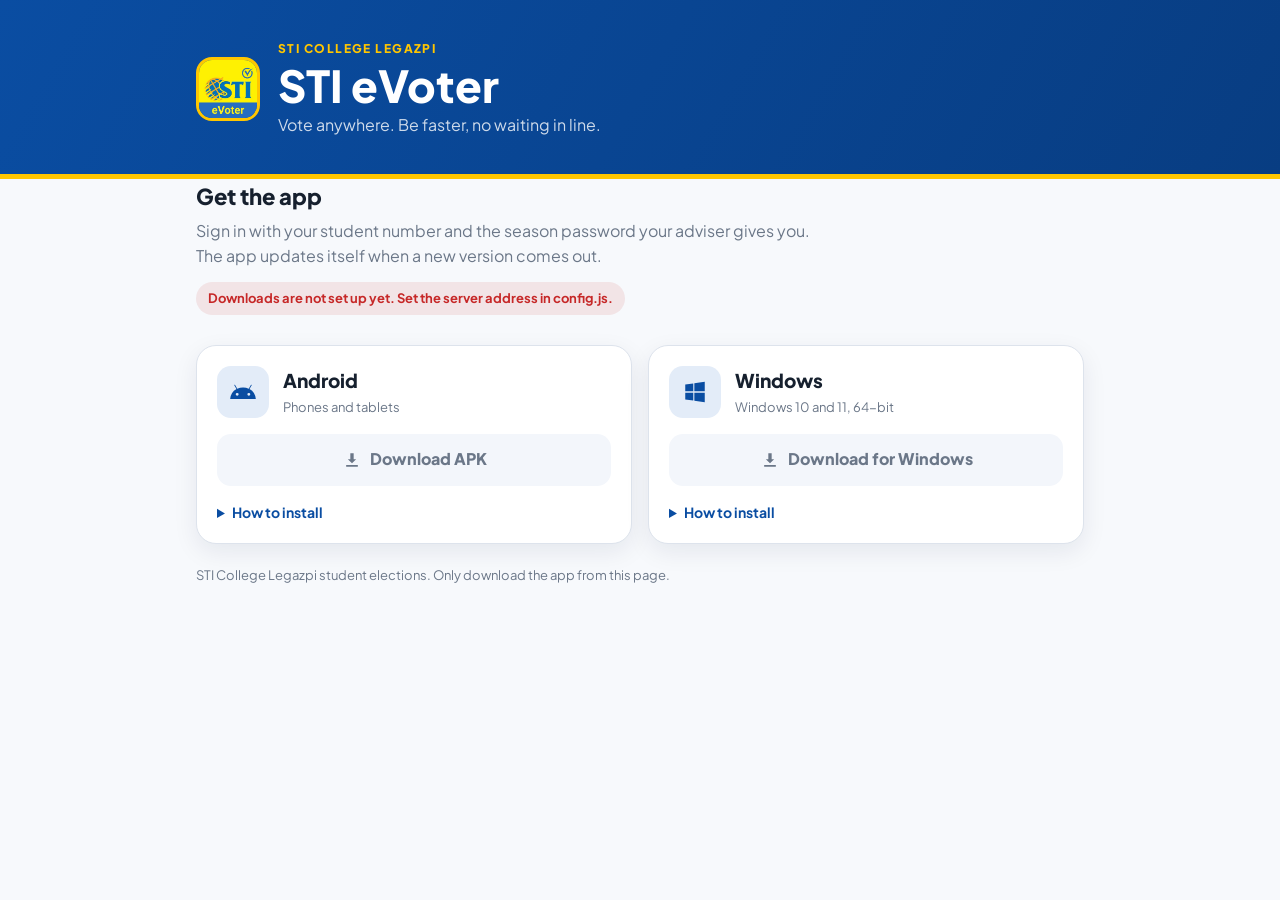
==== download-site/index.html @ dd93afd0 "Add Netlify download page - download-site/: static page that shows the latest Android and Windows bu" ====
<!doctype html>
<html lang="en">
<head>
  <meta charset="utf-8">
  <meta name="viewport" content="width=device-width, initial-scale=1">
  <title>STI eVoter Download</title>
  <meta name="description" content="Download the STI Legazpi eVoter app for Android and Windows.">
  <meta name="theme-color" content="#0A4DA2">
  <link rel="icon" href="logo.jpg">
  <link rel="preconnect" href="https://fonts.googleapis.com">
  <link rel="preconnect" href="https://fonts.gstatic.com" crossorigin>
  <link href="https://fonts.googleapis.com/css2?family=Plus+Jakarta+Sans:wght@400;600;700;800&display=swap" rel="stylesheet">
  <link rel="stylesheet" href="styles.css">
  <script src="config.js"></script>
  <script src="app.js" defer></script>
</head>
<body>
  <header class="hero">
    <div class="wrap hero-inner">
      <img class="logo" src="logo.jpg" alt="" width="64" height="64">
      <div>
        <p class="eyebrow">STI College Legazpi</p>
        <h1>STI eVoter</h1>
        <p class="tagline">Vote anywhere. Be faster, no waiting in line.</p>
      </div>
    </div>
    <div class="accent"></div>
  </header>

  <main class="wrap">
    <section class="intro reveal">
      <h2>Get the app</h2>
      <p>Sign in with your student number and the season password your adviser gives you. The app updates itself when a new version comes out.</p>
      <p class="status" id="status" role="status">Checking the latest version...</p>
    </section>

    <section class="cards">
      <article class="card reveal" id="card-android" data-platform="android">
        <div class="card-head">
          <span class="icon" aria-hidden="true">
            <svg viewBox="0 0 24 24" width="28" height="28"><path fill="currentColor" d="M17.6 9.48l1.84-3.18a.39.39 0 00-.68-.39l-1.86 3.22A11.4 11.4 0 0012 8.1c-1.77 0-3.4.37-4.9 1.03L5.24 5.91a.39.39 0 00-.68.39L6.4 9.48A10.8 10.8 0 001 18h22a10.8 10.8 0 00-5.4-8.52zM7 15.25a1.25 1.25 0 110-2.5 1.25 1.25 0 010 2.5zm10 0a1.25 1.25 0 110-2.5 1.25 1.25 0 010 2.5z"/></svg>
          </span>
          <div>
            <h3>Android</h3>
            <p class="meta" data-field="meta">Phones and tablets</p>
          </div>
          <span class="badge" data-field="badge" hidden>Recommended for you</span>
        </div>
        <a class="btn" data-field="button" href="#" aria-disabled="true">
          <svg viewBox="0 0 24 24" width="20" height="20" aria-hidden="true"><path fill="currentColor" d="M12 16l-5-5h3V4h4v7h3l-5 5zm-7 2h14v2H5v-2z"/></svg>
          <span>Download APK</span>
        </a>
        <details class="how">
          <summary>How to install</summary>
          <ol>
            <li>Tap <b>Download APK</b> and open the file when it finishes.</li>
            <li>If Android asks, allow your browser or Files app to <b>install unknown apps</b>.</li>
            <li>Tap <b>Install</b>, then open <b>STI eVoter</b>.</li>
          </ol>
        </details>
      </article>

      <article class="card reveal" id="card-windows" data-platform="windows">
        <div class="card-head">
          <span class="icon" aria-hidden="true">
            <svg viewBox="0 0 24 24" width="26" height="26"><path fill="currentColor" d="M3 5.1l7.4-1v7.2H3V5.1zm8.4-1.15L21 2.5v8.8h-9.6V3.95zM3 12.7h7.4v7.2L3 18.9v-6.2zm8.4 0H21v8.8l-9.6-1.35V12.7z"/></svg>
          </span>
          <div>
            <h3>Windows</h3>
            <p class="meta" data-field="meta">Windows 10 and 11, 64-bit</p>
          </div>
          <span class="badge" data-field="badge" hidden>Recommended for you</span>
        </div>
        <a class="btn" data-field="button" href="#" aria-disabled="true">
          <svg viewBox="0 0 24 24" width="20" height="20" aria-hidden="true"><path fill="currentColor" d="M12 16l-5-5h3V4h4v7h3l-5 5zm-7 2h14v2H5v-2z"/></svg>
          <span>Download for Windows</span>
        </a>
        <details class="how">
          <summary>How to install</summary>
          <ol>
            <li>Download the .zip and <b>Extract all</b> to a folder, for example Documents\STI eVoter.</li>
            <li>Open <b>sti_legazpi_evoter.exe</b>.</li>
            <li>If Windows SmartScreen appears, choose <b>More info &gt; Run anyway</b>.</li>
          </ol>
        </details>
      </article>
    </section>

    <section class="notes reveal" id="notes" hidden>
      <h2>What's new</h2>
      <p id="notes-text"></p>
    </section>
  </main>

  <footer class="wrap footer">
    <p>STI College Legazpi student elections. Only download the app from this page.</p>
  </footer>
</body>
</html>
---- download-site/styles.css ----
:root {
  --blue: #0a4da2;
  --blue-deep: #083d82;
  --yellow: #ffc600;
  --on-yellow: #1f1a00;
  --paper: #f7f9fc;
  --surface: #ffffff;
  --surface2: #f3f6fb;
  --tint: #e3ecf8;
  --ink: #16202e;
  --muted: #6b7788;
  --line: #dde3ec;
  --ok: #1e8e5a;
  --danger: #c62828;
  --shadow: 0 8px 24px rgba(11, 31, 58, 0.08);
}

@media (prefers-color-scheme: dark) {
  :root {
    --blue: #4a8bef;
    --blue-deep: #1f4f94;
    --paper: #121418;
    --surface: #1b1e24;
    --surface2: #23272e;
    --tint: #1c2b42;
    --ink: #e7eaee;
    --muted: #9aa4b1;
    --line: #2e333b;
    --ok: #45c287;
    --danger: #ff8a80;
    --shadow: 0 8px 24px rgba(0, 0, 0, 0.35);
  }
}

* { box-sizing: border-box; }

html { -webkit-text-size-adjust: 100%; }

body {
  margin: 0;
  background: var(--paper);
  color: var(--ink);
  font-family: "Plus Jakarta Sans", system-ui, -apple-system, "Segoe UI", Roboto, sans-serif;
  line-height: 1.55;
}

.wrap {
  width: 100%;
  max-width: 920px;
  margin: 0 auto;
  padding: 0 16px;
}

.hero {
  background: linear-gradient(120deg, var(--blue), var(--blue-deep));
  color: #fff;
}

.hero-inner {
  display: flex;
  align-items: center;
  gap: 18px;
  padding-top: 40px;
  padding-bottom: 36px;
}

.logo {
  width: 64px;
  height: 64px;
  border-radius: 16px;
  border: 3px solid var(--yellow);
  background: #fff;
  object-fit: cover;
  flex: none;
}

.eyebrow {
  margin: 0;
  color: var(--yellow);
  font-size: 12px;
  font-weight: 800;
  letter-spacing: 0.12em;
  text-transform: uppercase;
}

h1 {
  margin: 2px 0 4px;
  font-size: clamp(30px, 6vw, 44px);
  line-height: 1.1;
  font-weight: 800;
}

.tagline { margin: 0; color: rgba(255, 255, 255, 0.8); }

.accent { height: 5px; background: var(--yellow); }

main { padding-top: 32px; padding-bottom: 16px; }

h2 { margin: 0 0 6px; font-size: 22px; font-weight: 800; }

.intro p { margin: 0 0 8px; color: var(--muted); max-width: 640px; }

.status {
  display: inline-flex;
  align-items: center;
  gap: 8px;
  margin-top: 6px !important;
  padding: 6px 12px;
  border-radius: 999px;
  background: var(--tint);
  color: var(--blue) !important;
  font-size: 13px;
  font-weight: 700;
}

.status.error { background: rgba(198, 40, 40, 0.1); color: var(--danger) !important; }

.cards {
  display: grid;
  grid-template-columns: repeat(auto-fit, minmax(min(100%, 340px), 1fr));
  gap: 16px;
  margin-top: 22px;
}

.card {
  background: var(--surface);
  border: 1px solid var(--line);
  border-radius: 20px;
  padding: 20px;
  box-shadow: var(--shadow);
  display: flex;
  flex-direction: column;
  gap: 16px;
  transition: transform 160ms ease, border-color 160ms ease;
}

.card:hover { transform: translateY(-2px); }

.card.recommended { border: 2px solid var(--blue); }

.card-head { display: flex; align-items: center; gap: 14px; flex-wrap: wrap; }

.card-head > div { flex: 1; min-width: 0; }

.icon {
  width: 52px;
  height: 52px;
  border-radius: 14px;
  display: grid;
  place-items: center;
  background: var(--tint);
  color: var(--blue);
  flex: none;
}

h3 { margin: 0; font-size: 19px; font-weight: 800; }

.meta { margin: 2px 0 0; color: var(--muted); font-size: 13px; }

.badge {
  padding: 4px 10px;
  border-radius: 999px;
  background: var(--yellow);
  color: var(--on-yellow);
  font-size: 11px;
  font-weight: 800;
}

.btn {
  display: inline-flex;
  align-items: center;
  justify-content: center;
  gap: 8px;
  min-height: 52px;
  padding: 0 20px;
  border-radius: 14px;
  background: var(--blue);
  color: #fff;
  font-weight: 800;
  text-decoration: none;
  transition: transform 120ms ease, filter 120ms ease;
}

.card.recommended .btn { background: var(--yellow); color: var(--on-yellow); }

.btn:hover { filter: brightness(1.06); }
.btn:active { transform: scale(0.98); }
.btn:focus-visible, summary:focus-visible { outline: 3px solid var(--yellow); outline-offset: 2px; }

.btn[aria-disabled="true"] {
  pointer-events: none;
  background: var(--surface2) !important;
  color: var(--muted) !important;
}

.how summary {
  cursor: pointer;
  color: var(--blue);
  font-weight: 700;
  font-size: 14px;
}

.how ol { margin: 10px 0 0; padding-left: 20px; color: var(--muted); font-size: 14px; }
.how li { margin-bottom: 4px; }
.how b { color: var(--ink); }

.notes {
  margin-top: 24px;
  padding: 20px;
  border-radius: 20px;
  background: var(--surface2);
  border: 1px solid var(--line);
}

.notes p { margin: 0; white-space: pre-line; }

.footer {
  padding-top: 8px;
  padding-bottom: 40px;
  color: var(--muted);
  font-size: 13px;
}

.reveal { animation: rise 520ms cubic-bezier(0.2, 0.8, 0.2, 1) both; }
.cards .reveal:nth-child(2) { animation-delay: 80ms; }
.notes.reveal { animation-delay: 140ms; }

@keyframes rise {
  from { opacity: 0; transform: translateY(14px); }
  to { opacity: 1; transform: none; }
}

@media (prefers-reduced-motion: reduce) {
  .reveal { animation: none; }
  .card, .btn { transition: none; }
}

@media (max-width: 480px) {
  .hero-inner { padding-top: 28px; padding-bottom: 26px; gap: 14px; }
  .logo { width: 54px; height: 54px; }
}
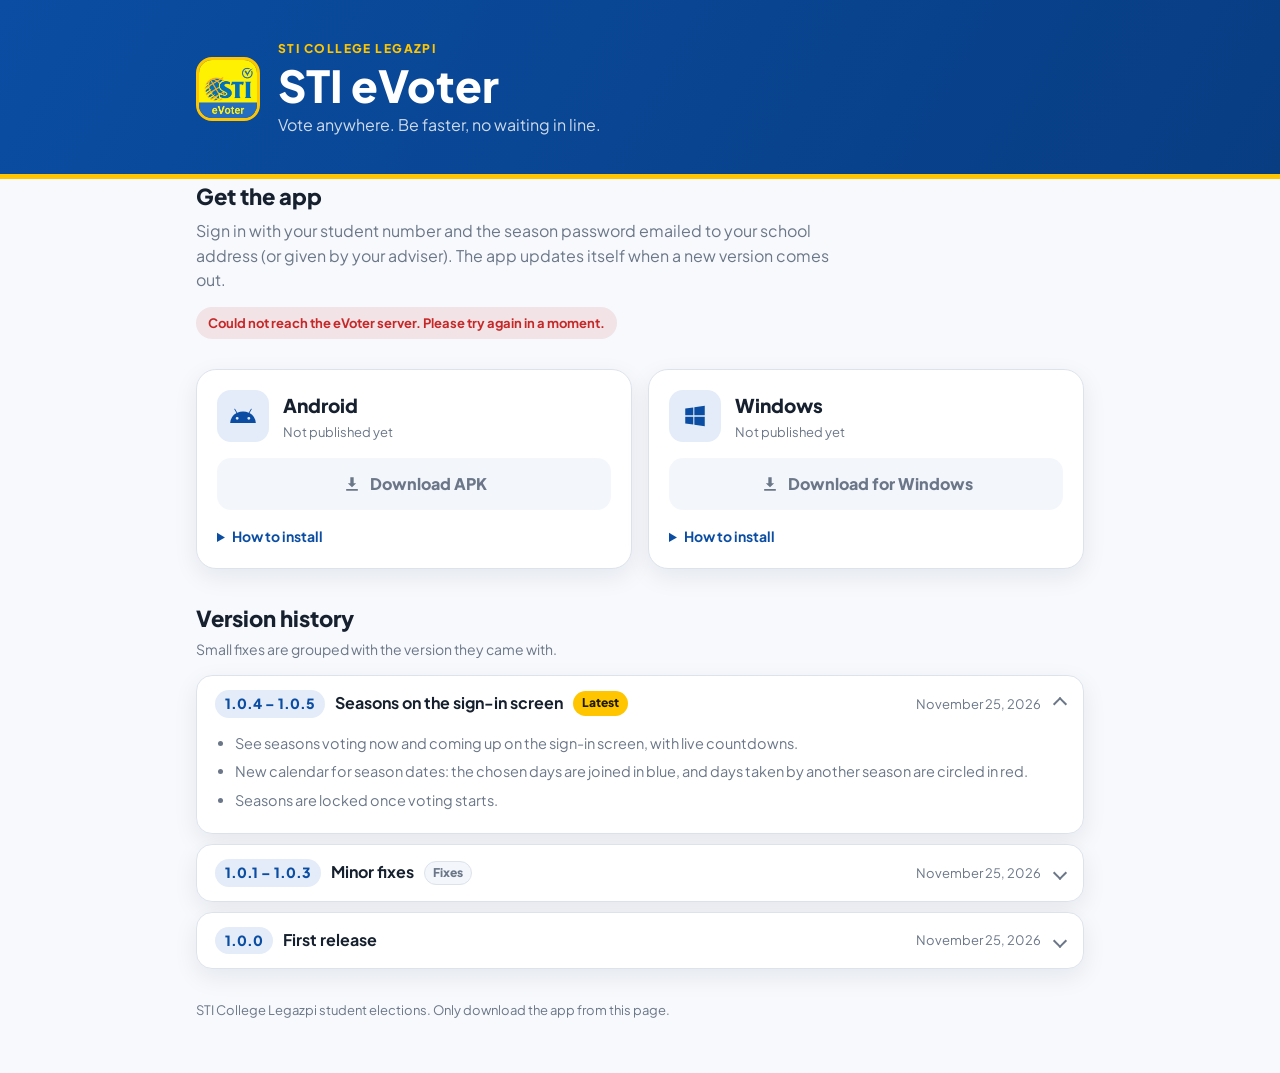
==== commit da4319b8: "Document the app with its update history; add version history to the download page Co-Authored-By: C" ====
--- a/download-site/index.html
+++ b/download-site/index.html
@@ -13,6 +13,7 @@
   <link rel="stylesheet" href="styles.css">
   <script src="config.js"></script>
   <script src="app.js" defer></script>
+  <script src="history.js" defer></script>
 </head>
 <body>
   <header class="hero">
@@ -30,7 +31,7 @@
   <main class="wrap">
     <section class="intro reveal">
       <h2>Get the app</h2>
-      <p>Sign in with your student number and the season password your adviser gives you. The app updates itself when a new version comes out.</p>
+      <p>Sign in with your student number and the season password emailed to your school address (or given by your adviser). The app updates itself when a new version comes out.</p>
       <p class="status" id="status" role="status">Checking the latest version...</p>
     </section>
 
@@ -90,6 +91,12 @@
       <h2>What's new</h2>
       <p id="notes-text"></p>
     </section>
+
+    <section class="history reveal" aria-labelledby="history-heading">
+      <h2 id="history-heading">Version history</h2>
+      <p class="history-lead">Small fixes are grouped with the version they came with.</p>
+      <div id="history-list"></div>
+    </section>
   </main>
 
   <footer class="wrap footer">
--- a/download-site/styles.css
+++ b/download-site/styles.css
@@ -214,6 +214,66 @@
 
 .notes p { margin: 0; white-space: pre-line; }
 
+.history { margin-top: 32px; }
+.history h2 { margin: 0 0 4px; }
+.history-lead { margin: 0 0 14px; color: var(--muted); font-size: 14px; }
+
+.release {
+  background: var(--surface);
+  border: 1px solid var(--line);
+  border-radius: 16px;
+  margin-bottom: 10px;
+  box-shadow: var(--shadow);
+  overflow: hidden;
+}
+
+.release summary {
+  display: flex;
+  flex-wrap: wrap;
+  align-items: center;
+  gap: 6px 10px;
+  padding: 14px 18px;
+  cursor: pointer;
+  list-style: none;
+}
+.release summary::-webkit-details-marker { display: none; }
+.release summary::after {
+  content: "";
+  width: 8px;
+  height: 8px;
+  margin-left: 4px;
+  border-right: 2px solid var(--muted);
+  border-bottom: 2px solid var(--muted);
+  transform: rotate(45deg);
+  transition: transform 160ms ease;
+}
+.release[open] summary::after { transform: rotate(225deg); }
+
+.release-version {
+  font-weight: 800;
+  color: var(--blue);
+  background: var(--tint);
+  padding: 3px 10px;
+  border-radius: 999px;
+  font-size: 14px;
+  white-space: nowrap;
+}
+.release-title { font-weight: 700; }
+.release-tag {
+  font-size: 12px;
+  font-weight: 800;
+  padding: 2px 8px;
+  border-radius: 999px;
+  background: var(--surface2);
+  color: var(--muted);
+  border: 1px solid var(--line);
+}
+.release-tag.latest { background: var(--yellow); color: var(--on-yellow); border-color: transparent; }
+.release-date { margin-left: auto; color: var(--muted); font-size: 13px; }
+
+.release ul { margin: 0; padding: 0 18px 16px 38px; color: var(--muted); font-size: 14.5px; }
+.release li { margin-bottom: 6px; }
+
 .footer {
   padding-top: 8px;
   padding-bottom: 40px;
@@ -224,6 +284,7 @@
 .reveal { animation: rise 520ms cubic-bezier(0.2, 0.8, 0.2, 1) both; }
 .cards .reveal:nth-child(2) { animation-delay: 80ms; }
 .notes.reveal { animation-delay: 140ms; }
+.history.reveal { animation-delay: 200ms; }
 
 @keyframes rise {
   from { opacity: 0; transform: translateY(14px); }
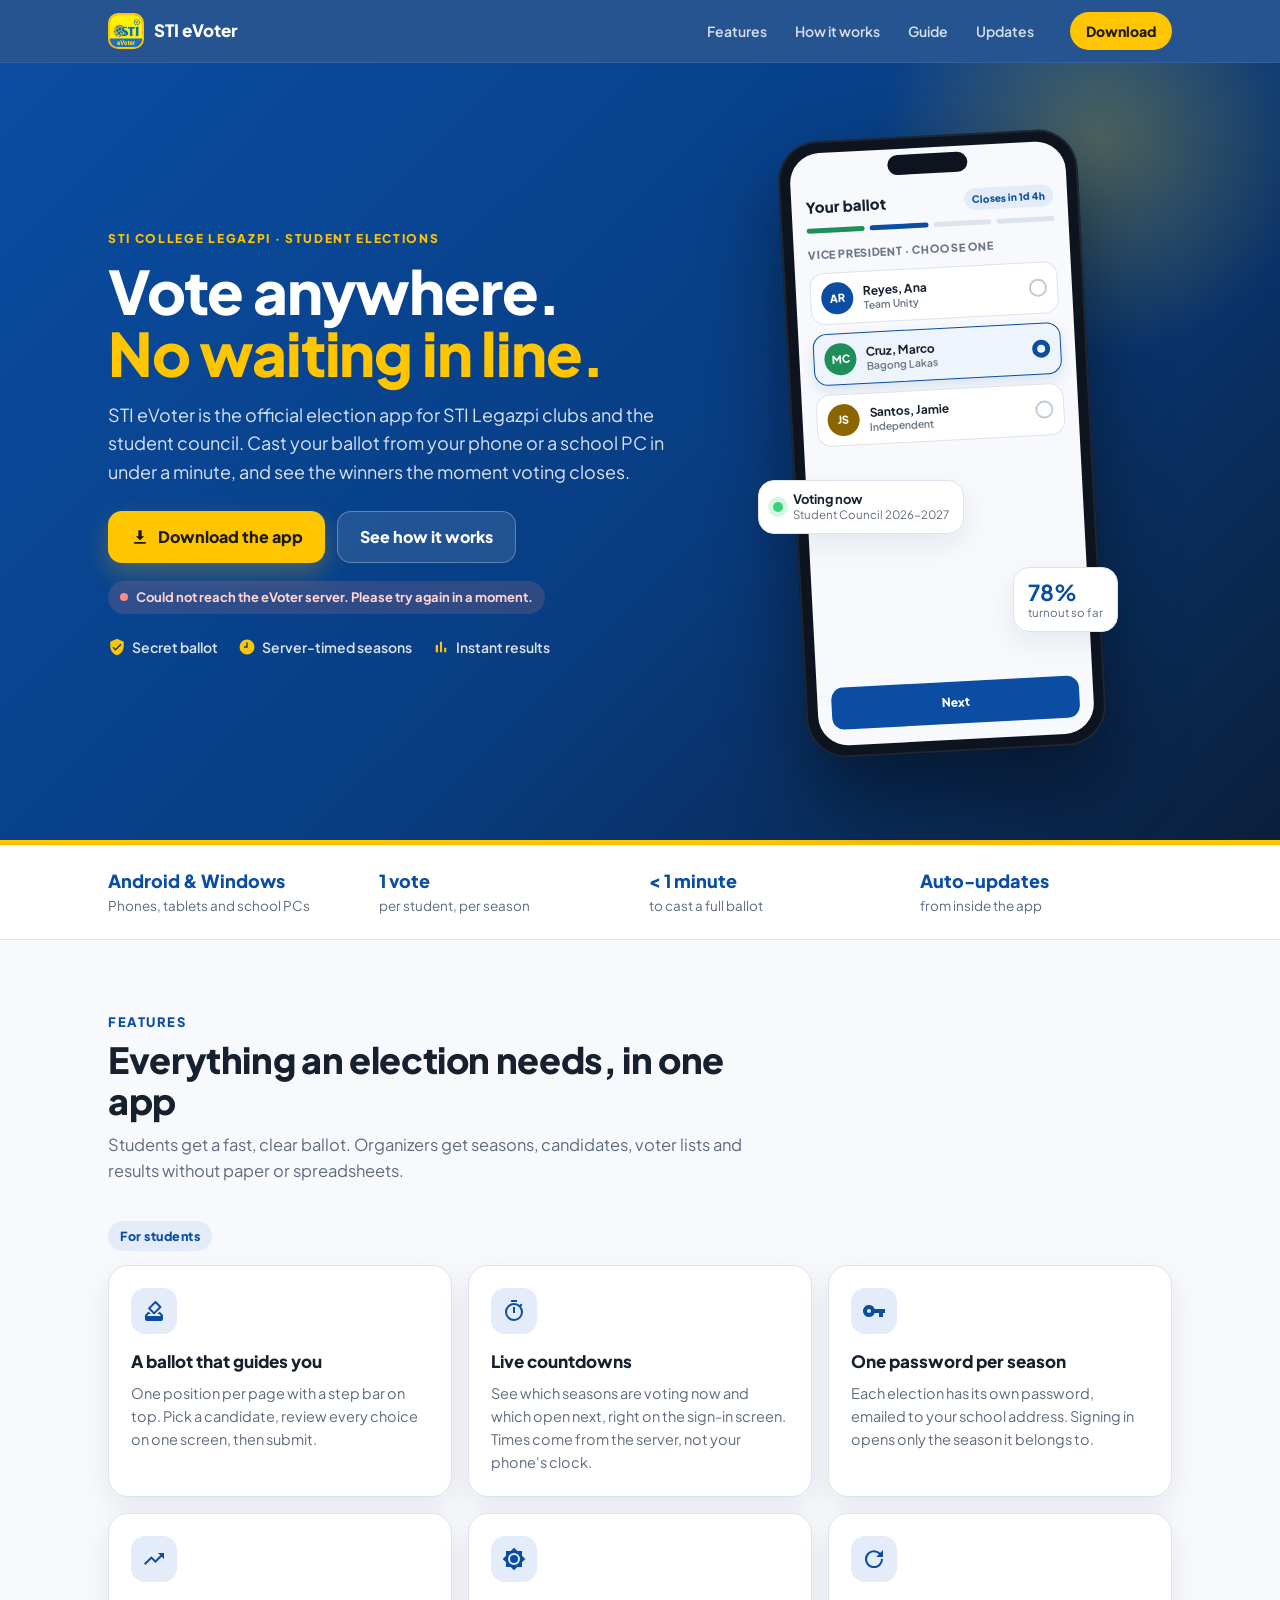
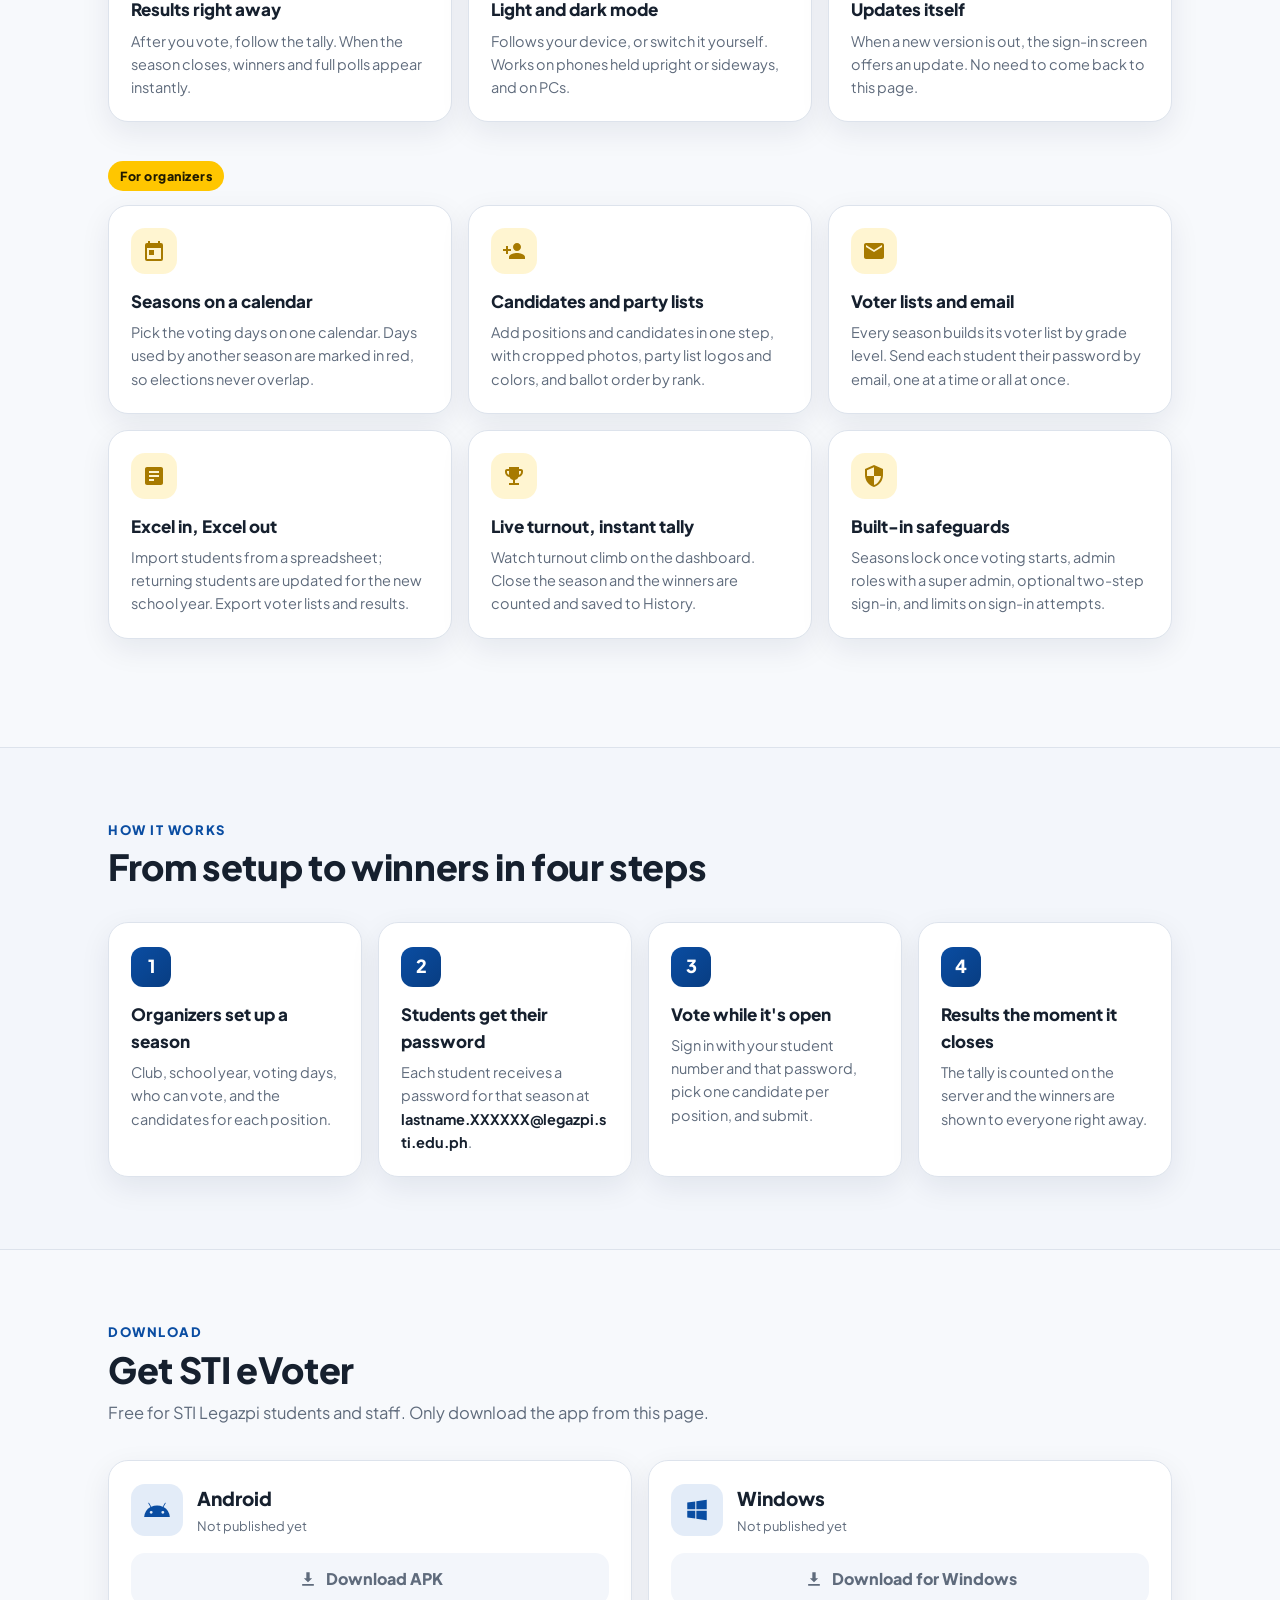
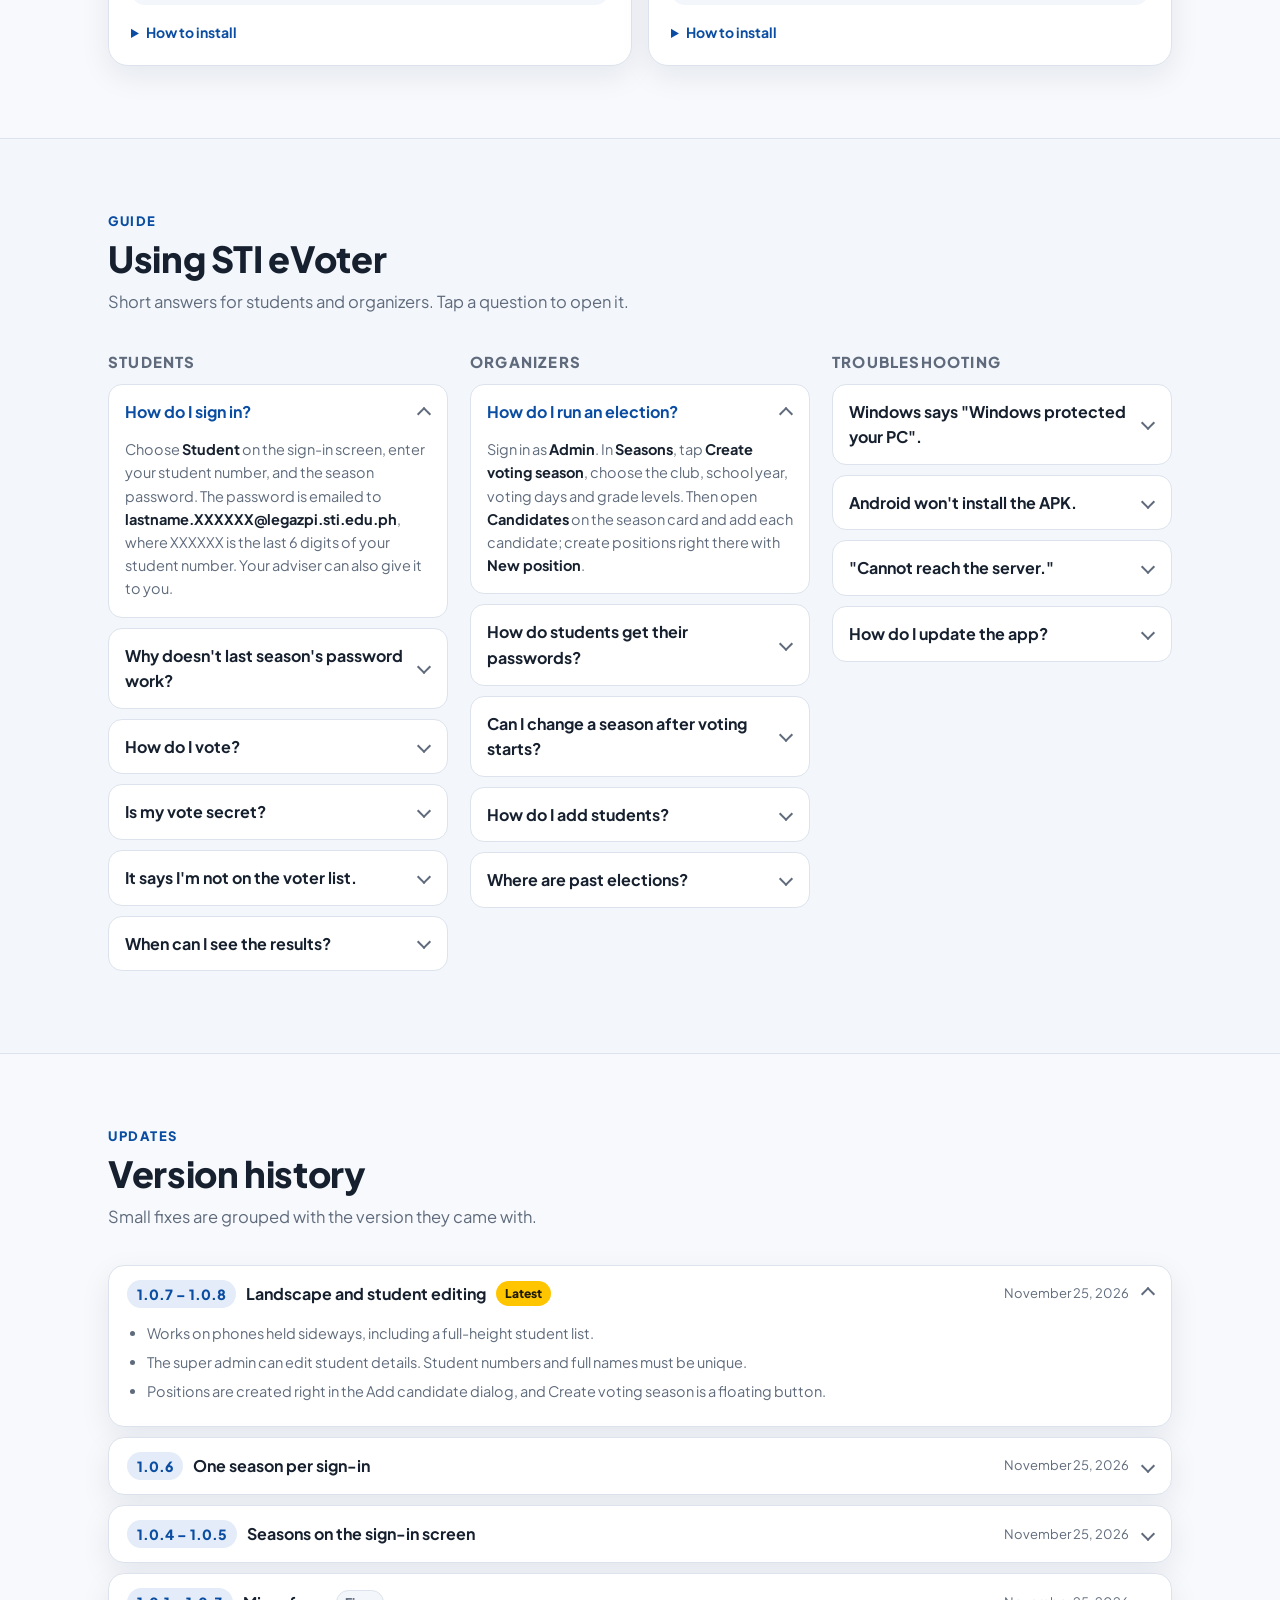
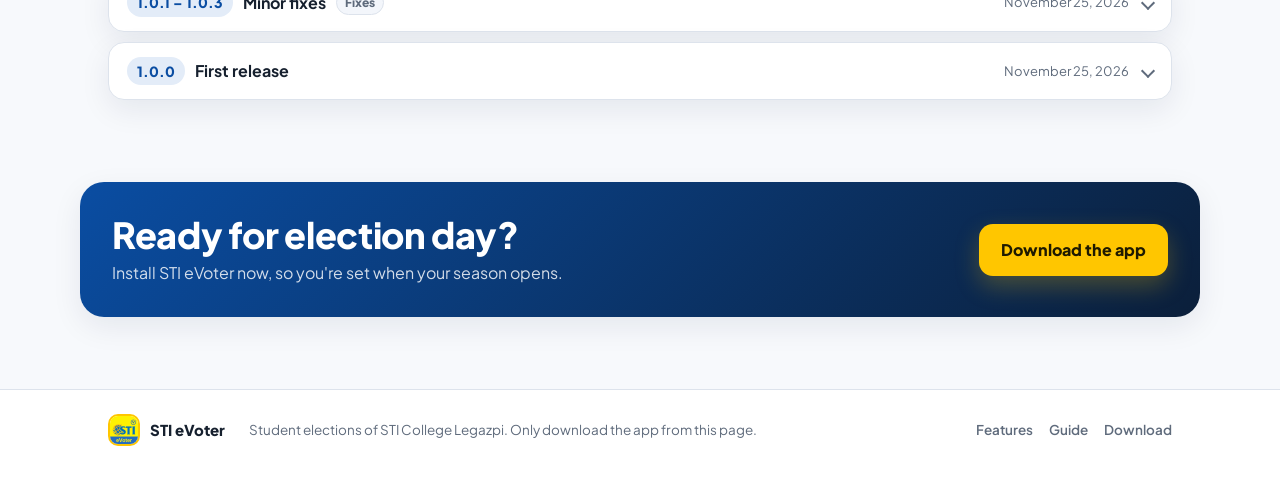
==== commit 8924f203: "Turn the download page into a landing page with features, guide and FAQ Co-Authored-By: Claude Opus " ====
--- a/download-site/index.html
+++ b/download-site/index.html
@@ -3,104 +3,408 @@
 <head>
   <meta charset="utf-8">
   <meta name="viewport" content="width=device-width, initial-scale=1">
-  <title>STI eVoter Download</title>
-  <meta name="description" content="Download the STI Legazpi eVoter app for Android and Windows.">
+  <title>STI eVoter</title>
+  <meta name="description" content="STI eVoter is the student election app of STI College Legazpi. Vote from your phone or a school PC, see live countdowns and get results the moment voting closes.">
   <meta name="theme-color" content="#0A4DA2">
+  <meta property="og:title" content="STI eVoter">
+  <meta property="og:description" content="Vote anywhere. Be faster, no waiting in line.">
+  <meta property="og:image" content="logo.jpg">
   <link rel="icon" href="logo.jpg">
   <link rel="preconnect" href="https://fonts.googleapis.com">
   <link rel="preconnect" href="https://fonts.gstatic.com" crossorigin>
-  <link href="https://fonts.googleapis.com/css2?family=Plus+Jakarta+Sans:wght@400;600;700;800&display=swap" rel="stylesheet">
+  <link href="https://fonts.googleapis.com/css2?family=Plus+Jakarta+Sans:wght@400;500;600;700;800&display=swap" rel="stylesheet">
   <link rel="stylesheet" href="styles.css">
   <script src="config.js"></script>
   <script src="app.js" defer></script>
   <script src="history.js" defer></script>
 </head>
 <body>
-  <header class="hero">
-    <div class="wrap hero-inner">
-      <img class="logo" src="logo.jpg" alt="" width="64" height="64">
-      <div>
-        <p class="eyebrow">STI College Legazpi</p>
-        <h1>STI eVoter</h1>
-        <p class="tagline">Vote anywhere. Be faster, no waiting in line.</p>
+  <a class="skip" href="#download">Skip to download</a>
+
+  <header class="topbar">
+    <div class="wrap topbar-inner">
+      <a class="brand" href="#top">
+        <img src="logo.jpg" alt="" width="36" height="36">
+        <span>STI eVoter</span>
+      </a>
+      <nav class="nav" aria-label="Sections">
+        <a href="#features">Features</a>
+        <a href="#how">How it works</a>
+        <a href="#docs">Guide</a>
+        <a href="#history">Updates</a>
+      </nav>
+      <a class="nav-cta" href="#download">Download</a>
+    </div>
+  </header>
+
+  <section class="hero" id="top">
+    <div class="hero-glow" aria-hidden="true"></div>
+    <div class="wrap hero-grid">
+      <div class="hero-copy reveal">
+        <p class="eyebrow">STI College Legazpi · Student elections</p>
+        <h1>Vote anywhere.<br><span>No waiting in line.</span></h1>
+        <p class="lead">STI eVoter is the official election app for STI Legazpi clubs and the student council. Cast your ballot from your phone or a school PC in under a minute, and see the winners the moment voting closes.</p>
+        <div class="hero-actions">
+          <a class="btn btn-yellow" id="hero-download" href="#download">
+            <svg viewBox="0 0 24 24" width="20" height="20" aria-hidden="true"><path fill="currentColor" d="M12 16l-5-5h3V4h4v7h3l-5 5zm-7 2h14v2H5v-2z"/></svg>
+            <span>Download the app</span>
+          </a>
+          <a class="btn btn-ghost" href="#how">See how it works</a>
+        </div>
+        <p class="status" id="status" role="status">Checking the latest version...</p>
+        <ul class="trust">
+          <li><svg viewBox="0 0 24 24" width="18" height="18" aria-hidden="true"><path fill="currentColor" d="M12 1L3 5v6c0 5.55 3.84 10.74 9 12 5.16-1.26 9-6.45 9-12V5l-9-4zm-2 16l-4-4 1.41-1.41L10 14.17l6.59-6.59L18 9l-8 8z"/></svg>Secret ballot</li>
+          <li><svg viewBox="0 0 24 24" width="18" height="18" aria-hidden="true"><path fill="currentColor" d="M12 2a10 10 0 100 20 10 10 0 000-20zm1 11h-5v-2h3V6h2v7z"/></svg>Server-timed seasons</li>
+          <li><svg viewBox="0 0 24 24" width="18" height="18" aria-hidden="true"><path fill="currentColor" d="M5 9.2h3V19H5zM10.6 5h2.8v14h-2.8zm5.6 8H19v6h-2.8z"/></svg>Instant results</li>
+        </ul>
+      </div>
+
+      <div class="phone-wrap reveal" aria-hidden="true">
+        <div class="phone">
+          <div class="phone-notch"></div>
+          <div class="screen">
+            <div class="s-bar">
+              <span class="s-title">Your ballot</span>
+              <span class="s-pill">Closes in 1d 4h</span>
+            </div>
+            <div class="s-steps"><i class="done"></i><i class="on"></i><i></i><i></i></div>
+            <p class="s-label">Vice President · choose one</p>
+            <div class="s-cand">
+              <span class="s-av" style="background:#0A4DA2">AR</span>
+              <span class="s-name">Reyes, Ana<small>Team Unity</small></span>
+              <span class="s-radio"></span>
+            </div>
+            <div class="s-cand picked">
+              <span class="s-av" style="background:#1E8E5A">MC</span>
+              <span class="s-name">Cruz, Marco<small>Bagong Lakas</small></span>
+              <span class="s-radio"></span>
+            </div>
+            <div class="s-cand">
+              <span class="s-av" style="background:#8A6500">JS</span>
+              <span class="s-name">Santos, Jamie<small>Independent</small></span>
+              <span class="s-radio"></span>
+            </div>
+            <div class="s-next">Next</div>
+          </div>
+        </div>
+        <div class="float-card fc-1">
+          <span class="dot"></span>
+          <div><b>Voting now</b><small>Student Council 2026-2027</small></div>
+        </div>
+        <div class="float-card fc-2">
+          <b>78%</b>
+          <small>turnout so far</small>
+        </div>
       </div>
     </div>
     <div class="accent"></div>
-  </header>
-
-  <main class="wrap">
-    <section class="intro reveal">
-      <h2>Get the app</h2>
-      <p>Sign in with your student number and the season password emailed to your school address (or given by your adviser). The app updates itself when a new version comes out.</p>
-      <p class="status" id="status" role="status">Checking the latest version...</p>
-    </section>
-
-    <section class="cards">
-      <article class="card reveal" id="card-android" data-platform="android">
-        <div class="card-head">
-          <span class="icon" aria-hidden="true">
-            <svg viewBox="0 0 24 24" width="28" height="28"><path fill="currentColor" d="M17.6 9.48l1.84-3.18a.39.39 0 00-.68-.39l-1.86 3.22A11.4 11.4 0 0012 8.1c-1.77 0-3.4.37-4.9 1.03L5.24 5.91a.39.39 0 00-.68.39L6.4 9.48A10.8 10.8 0 001 18h22a10.8 10.8 0 00-5.4-8.52zM7 15.25a1.25 1.25 0 110-2.5 1.25 1.25 0 010 2.5zm10 0a1.25 1.25 0 110-2.5 1.25 1.25 0 010 2.5z"/></svg>
-          </span>
-          <div>
-            <h3>Android</h3>
-            <p class="meta" data-field="meta">Phones and tablets</p>
+  </section>
+
+  <main>
+    <section class="strip">
+      <div class="wrap strip-grid">
+        <div><b>Android &amp; Windows</b><span>Phones, tablets and school PCs</span></div>
+        <div><b>1 vote</b><span>per student, per season</span></div>
+        <div><b>&lt; 1 minute</b><span>to cast a full ballot</span></div>
+        <div><b>Auto-updates</b><span>from inside the app</span></div>
+      </div>
+    </section>
+
+    <section class="section" id="features">
+      <div class="wrap">
+        <div class="section-head reveal">
+          <p class="kicker">Features</p>
+          <h2>Everything an election needs, in one app</h2>
+          <p class="sub">Students get a fast, clear ballot. Organizers get seasons, candidates, voter lists and results without paper or spreadsheets.</p>
+        </div>
+
+        <h3 class="group-title"><span class="chip">For students</span></h3>
+        <div class="features">
+          <article class="feature">
+            <span class="f-icon"><svg viewBox="0 0 24 24" width="24" height="24"><path fill="currentColor" d="M18 13h-.68l-2 2h1.91L19 17H5l1.78-2h2.05l-2-2H6l-3 3v4c0 1.1.89 2 1.99 2H19a2 2 0 002-2v-4l-3-3zm-1-5.05l-4.95 4.95-3.54-3.54 4.95-4.95L17 7.95zm-4.24-5.66L6.39 8.66a.996.996 0 000 1.41l4.95 4.95c.39.39 1.02.39 1.41 0l6.36-6.36a.996.996 0 000-1.41L14.16 2.3a.975.975 0 00-1.4-.01z"/></svg></span>
+            <h4>A ballot that guides you</h4>
+            <p>One position per page with a step bar on top. Pick a candidate, review every choice on one screen, then submit.</p>
+          </article>
+          <article class="feature">
+            <span class="f-icon"><svg viewBox="0 0 24 24" width="24" height="24"><path fill="currentColor" d="M15 1H9v2h6V1zm-4 13h2V8h-2v6zm8.03-6.61l1.42-1.42c-.43-.51-.9-.99-1.41-1.41l-1.42 1.42A8.96 8.96 0 0012 4a9 9 0 109 9c0-2.12-.74-4.07-1.97-5.61zM12 20a7 7 0 110-14 7 7 0 010 14z"/></svg></span>
+            <h4>Live countdowns</h4>
+            <p>See which seasons are voting now and which open next, right on the sign-in screen. Times come from the server, not your phone's clock.</p>
+          </article>
+          <article class="feature">
+            <span class="f-icon"><svg viewBox="0 0 24 24" width="24" height="24"><path fill="currentColor" d="M12.65 10A5.99 5.99 0 007 6c-3.31 0-6 2.69-6 6s2.69 6 6 6a5.99 5.99 0 005.65-4H17v4h4v-4h2v-4H12.65zM7 14c-1.1 0-2-.9-2-2s.9-2 2-2 2 .9 2 2-.9 2-2 2z"/></svg></span>
+            <h4>One password per season</h4>
+            <p>Each election has its own password, emailed to your school address. Signing in opens only the season it belongs to.</p>
+          </article>
+          <article class="feature">
+            <span class="f-icon"><svg viewBox="0 0 24 24" width="24" height="24"><path fill="currentColor" d="M16 6l2.29 2.29-4.88 4.88-4-4L2 16.59 3.41 18l6-6 4 4 6.3-6.29L22 12V6z"/></svg></span>
+            <h4>Results right away</h4>
+            <p>After you vote, follow the tally. When the season closes, winners and full polls appear instantly.</p>
+          </article>
+          <article class="feature">
+            <span class="f-icon"><svg viewBox="0 0 24 24" width="24" height="24"><path fill="currentColor" d="M20 8.69V4h-4.69L12 .69 8.69 4H4v4.69L.69 12 4 15.31V20h4.69L12 23.31 15.31 20H20v-4.69L23.31 12 20 8.69zM12 18a6 6 0 110-12 6 6 0 010 12zm0-10a4 4 0 100 8 4 4 0 000-8z"/></svg></span>
+            <h4>Light and dark mode</h4>
+            <p>Follows your device, or switch it yourself. Works on phones held upright or sideways, and on PCs.</p>
+          </article>
+          <article class="feature">
+            <span class="f-icon"><svg viewBox="0 0 24 24" width="24" height="24"><path fill="currentColor" d="M21 10.12h-6.78l2.74-2.82c-2.73-2.7-7.15-2.8-9.88-.1a6.88 6.88 0 000 9.8c2.73 2.7 7.15 2.7 9.88 0 1.36-1.35 2.04-2.92 2.04-4.9H21c0 1.98-.88 4.55-2.64 6.29-3.51 3.48-9.21 3.48-12.72 0-3.5-3.47-3.53-9.11-.02-12.58a8.987 8.987 0 0112.65 0L21 3v7.12z"/></svg></span>
+            <h4>Updates itself</h4>
+            <p>When a new version is out, the sign-in screen offers an update. No need to come back to this page.</p>
+          </article>
+        </div>
+
+        <h3 class="group-title"><span class="chip chip-yellow">For organizers</span></h3>
+        <div class="features">
+          <article class="feature">
+            <span class="f-icon y"><svg viewBox="0 0 24 24" width="24" height="24"><path fill="currentColor" d="M19 4h-1V2h-2v2H8V2H6v2H5a2 2 0 00-2 2v14a2 2 0 002 2h14a2 2 0 002-2V6a2 2 0 00-2-2zm0 16H5V9h14v11zM7 11h5v5H7z"/></svg></span>
+            <h4>Seasons on a calendar</h4>
+            <p>Pick the voting days on one calendar. Days used by another season are marked in red, so elections never overlap.</p>
+          </article>
+          <article class="feature">
+            <span class="f-icon y"><svg viewBox="0 0 24 24" width="24" height="24"><path fill="currentColor" d="M15 12c2.21 0 4-1.79 4-4s-1.79-4-4-4-4 1.79-4 4 1.79 4 4 4zm-9-2V7H4v3H1v2h3v3h2v-3h3v-2H6zm9 4c-2.67 0-8 1.34-8 4v2h16v-2c0-2.66-5.33-4-8-4z"/></svg></span>
+            <h4>Candidates and party lists</h4>
+            <p>Add positions and candidates in one step, with cropped photos, party list logos and colors, and ballot order by rank.</p>
+          </article>
+          <article class="feature">
+            <span class="f-icon y"><svg viewBox="0 0 24 24" width="24" height="24"><path fill="currentColor" d="M20 4H4c-1.1 0-1.99.9-1.99 2L2 18c0 1.1.9 2 2 2h16c1.1 0 2-.9 2-2V6c0-1.1-.9-2-2-2zm0 4l-8 5-8-5V6l8 5 8-5v2z"/></svg></span>
+            <h4>Voter lists and email</h4>
+            <p>Every season builds its voter list by grade level. Send each student their password by email, one at a time or all at once.</p>
+          </article>
+          <article class="feature">
+            <span class="f-icon y"><svg viewBox="0 0 24 24" width="24" height="24"><path fill="currentColor" d="M19 3H5c-1.1 0-2 .9-2 2v14c0 1.1.9 2 2 2h14c1.1 0 2-.9 2-2V5c0-1.1-.9-2-2-2zm-7 14H7v-2h5v2zm5-4H7v-2h10v2zm0-4H7V7h10v2z"/></svg></span>
+            <h4>Excel in, Excel out</h4>
+            <p>Import students from a spreadsheet; returning students are updated for the new school year. Export voter lists and results.</p>
+          </article>
+          <article class="feature">
+            <span class="f-icon y"><svg viewBox="0 0 24 24" width="24" height="24"><path fill="currentColor" d="M19 5h-2V3H7v2H5c-1.1 0-2 .9-2 2v1c0 2.55 1.92 4.63 4.39 4.94A5.01 5.01 0 0011 15.9V19H7v2h10v-2h-4v-3.1a5.01 5.01 0 003.61-2.96C19.08 12.63 21 10.55 21 8V7c0-1.1-.9-2-2-2zM5 8V7h2v3.82C5.84 10.4 5 9.3 5 8zm14 0c0 1.3-.84 2.4-2 2.82V7h2v1z"/></svg></span>
+            <h4>Live turnout, instant tally</h4>
+            <p>Watch turnout climb on the dashboard. Close the season and the winners are counted and saved to History.</p>
+          </article>
+          <article class="feature">
+            <span class="f-icon y"><svg viewBox="0 0 24 24" width="24" height="24"><path fill="currentColor" d="M12 1L3 5v6c0 5.55 3.84 10.74 9 12 5.16-1.26 9-6.45 9-12V5l-9-4zm0 10.99h7c-.53 4.12-3.28 7.79-7 8.94V12H5V6.3l7-3.11v8.8z"/></svg></span>
+            <h4>Built-in safeguards</h4>
+            <p>Seasons lock once voting starts, admin roles with a super admin, optional two-step sign-in, and limits on sign-in attempts.</p>
+          </article>
+        </div>
+      </div>
+    </section>
+
+    <section class="section alt" id="how">
+      <div class="wrap">
+        <div class="section-head reveal">
+          <p class="kicker">How it works</p>
+          <h2>From setup to winners in four steps</h2>
+        </div>
+        <ol class="steps">
+          <li class="step">
+            <span class="num">1</span>
+            <h4>Organizers set up a season</h4>
+            <p>Club, school year, voting days, who can vote, and the candidates for each position.</p>
+          </li>
+          <li class="step">
+            <span class="num">2</span>
+            <h4>Students get their password</h4>
+            <p>Each student receives a password for that season at <b>lastname.XXXXXX@legazpi.sti.edu.ph</b>.</p>
+          </li>
+          <li class="step">
+            <span class="num">3</span>
+            <h4>Vote while it's open</h4>
+            <p>Sign in with your student number and that password, pick one candidate per position, and submit.</p>
+          </li>
+          <li class="step">
+            <span class="num">4</span>
+            <h4>Results the moment it closes</h4>
+            <p>The tally is counted on the server and the winners are shown to everyone right away.</p>
+          </li>
+        </ol>
+      </div>
+    </section>
+
+    <section class="section" id="download">
+      <div class="wrap">
+        <div class="section-head reveal">
+          <p class="kicker">Download</p>
+          <h2>Get STI eVoter</h2>
+          <p class="sub">Free for STI Legazpi students and staff. Only download the app from this page.</p>
+        </div>
+
+        <div class="cards">
+          <article class="card reveal" id="card-android" data-platform="android">
+            <div class="card-head">
+              <span class="icon" aria-hidden="true">
+                <svg viewBox="0 0 24 24" width="28" height="28"><path fill="currentColor" d="M17.6 9.48l1.84-3.18a.39.39 0 00-.68-.39l-1.86 3.22A11.4 11.4 0 0012 8.1c-1.77 0-3.4.37-4.9 1.03L5.24 5.91a.39.39 0 00-.68.39L6.4 9.48A10.8 10.8 0 001 18h22a10.8 10.8 0 00-5.4-8.52zM7 15.25a1.25 1.25 0 110-2.5 1.25 1.25 0 010 2.5zm10 0a1.25 1.25 0 110-2.5 1.25 1.25 0 010 2.5z"/></svg>
+              </span>
+              <div>
+                <h3>Android</h3>
+                <p class="meta" data-field="meta">Phones and tablets</p>
+              </div>
+              <span class="badge" data-field="badge" hidden>Recommended for you</span>
+            </div>
+            <a class="btn" data-field="button" href="#" aria-disabled="true">
+              <svg viewBox="0 0 24 24" width="20" height="20" aria-hidden="true"><path fill="currentColor" d="M12 16l-5-5h3V4h4v7h3l-5 5zm-7 2h14v2H5v-2z"/></svg>
+              <span>Download APK</span>
+            </a>
+            <details class="how">
+              <summary>How to install</summary>
+              <ol>
+                <li>Tap <b>Download APK</b> and open the file when it finishes.</li>
+                <li>If Android asks, allow your browser or Files app to <b>install unknown apps</b>.</li>
+                <li>Tap <b>Install</b>, then open <b>STI eVoter</b>.</li>
+              </ol>
+            </details>
+          </article>
+
+          <article class="card reveal" id="card-windows" data-platform="windows">
+            <div class="card-head">
+              <span class="icon" aria-hidden="true">
+                <svg viewBox="0 0 24 24" width="26" height="26"><path fill="currentColor" d="M3 5.1l7.4-1v7.2H3V5.1zm8.4-1.15L21 2.5v8.8h-9.6V3.95zM3 12.7h7.4v7.2L3 18.9v-6.2zm8.4 0H21v8.8l-9.6-1.35V12.7z"/></svg>
+              </span>
+              <div>
+                <h3>Windows</h3>
+                <p class="meta" data-field="meta">Windows 10 and 11, 64-bit</p>
+              </div>
+              <span class="badge" data-field="badge" hidden>Recommended for you</span>
+            </div>
+            <a class="btn" data-field="button" href="#" aria-disabled="true">
+              <svg viewBox="0 0 24 24" width="20" height="20" aria-hidden="true"><path fill="currentColor" d="M12 16l-5-5h3V4h4v7h3l-5 5zm-7 2h14v2H5v-2z"/></svg>
+              <span>Download for Windows</span>
+            </a>
+            <details class="how">
+              <summary>How to install</summary>
+              <ol>
+                <li>Download the .zip and <b>Extract all</b> to a folder, for example Documents\STI eVoter.</li>
+                <li>Open <b>sti_legazpi_evoter.exe</b>.</li>
+                <li>If Windows SmartScreen appears, choose <b>More info &gt; Run anyway</b>.</li>
+              </ol>
+            </details>
+          </article>
+        </div>
+
+        <div class="notes reveal" id="notes" hidden>
+          <h3>What's new in this version</h3>
+          <p id="notes-text"></p>
+        </div>
+      </div>
+    </section>
+
+    <section class="section alt" id="docs">
+      <div class="wrap">
+        <div class="section-head reveal">
+          <p class="kicker">Guide</p>
+          <h2>Using STI eVoter</h2>
+          <p class="sub">Short answers for students and organizers. Tap a question to open it.</p>
+        </div>
+
+        <div class="docs">
+          <div class="doc-col">
+            <h3 class="doc-title">Students</h3>
+            <details class="qa" open>
+              <summary>How do I sign in?</summary>
+              <p>Choose <b>Student</b> on the sign-in screen, enter your student number, and the season password. The password is emailed to <b>lastname.XXXXXX@legazpi.sti.edu.ph</b>, where XXXXXX is the last 6 digits of your student number. Your adviser can also give it to you.</p>
+            </details>
+            <details class="qa">
+              <summary>Why doesn't last season's password work?</summary>
+              <p>Every season has its own password, and signing in opens only the season it belongs to. Use the newest password you received.</p>
+            </details>
+            <details class="qa">
+              <summary>How do I vote?</summary>
+              <p>Pick one candidate for each position, then tap <b>Next</b>. On the last page, review your choices and tap <b>Submit ballot</b>. You can vote once per season, and only while it's open.</p>
+            </details>
+            <details class="qa">
+              <summary>Is my vote secret?</summary>
+              <p>Yes. The server records <i>that</i> you voted separately from <i>what</i> you chose. Ballots carry no student number, so nobody can match a ballot to a student.</p>
+            </details>
+            <details class="qa">
+              <summary>It says I'm not on the voter list.</summary>
+              <p>Each season is open to certain grade levels only. If you should be able to vote, ask the organizers to check your grade level and that your record is active for this school year.</p>
+            </details>
+            <details class="qa">
+              <summary>When can I see the results?</summary>
+              <p>After you vote you can follow the live tally. The final winners appear as soon as the organizers close the season.</p>
+            </details>
           </div>
-          <span class="badge" data-field="badge" hidden>Recommended for you</span>
-        </div>
-        <a class="btn" data-field="button" href="#" aria-disabled="true">
-          <svg viewBox="0 0 24 24" width="20" height="20" aria-hidden="true"><path fill="currentColor" d="M12 16l-5-5h3V4h4v7h3l-5 5zm-7 2h14v2H5v-2z"/></svg>
-          <span>Download APK</span>
-        </a>
-        <details class="how">
-          <summary>How to install</summary>
-          <ol>
-            <li>Tap <b>Download APK</b> and open the file when it finishes.</li>
-            <li>If Android asks, allow your browser or Files app to <b>install unknown apps</b>.</li>
-            <li>Tap <b>Install</b>, then open <b>STI eVoter</b>.</li>
-          </ol>
-        </details>
-      </article>
-
-      <article class="card reveal" id="card-windows" data-platform="windows">
-        <div class="card-head">
-          <span class="icon" aria-hidden="true">
-            <svg viewBox="0 0 24 24" width="26" height="26"><path fill="currentColor" d="M3 5.1l7.4-1v7.2H3V5.1zm8.4-1.15L21 2.5v8.8h-9.6V3.95zM3 12.7h7.4v7.2L3 18.9v-6.2zm8.4 0H21v8.8l-9.6-1.35V12.7z"/></svg>
-          </span>
-          <div>
-            <h3>Windows</h3>
-            <p class="meta" data-field="meta">Windows 10 and 11, 64-bit</p>
+
+          <div class="doc-col">
+            <h3 class="doc-title">Organizers</h3>
+            <details class="qa" open>
+              <summary>How do I run an election?</summary>
+              <p>Sign in as <b>Admin</b>. In <b>Seasons</b>, tap <b>Create voting season</b>, choose the club, school year, voting days and grade levels. Then open <b>Candidates</b> on the season card and add each candidate; create positions right there with <b>New position</b>.</p>
+            </details>
+            <details class="qa">
+              <summary>How do students get their passwords?</summary>
+              <p>Open <b>Voters</b> on the season card. Send passwords by email to everyone at once or one by one, make a new password for a student, or export the list to Excel to print.</p>
+            </details>
+            <details class="qa">
+              <summary>Can I change a season after voting starts?</summary>
+              <p>No. Once voting opens the season is locked so the rules can't change mid-vote. To end it early, use <b>Close season and tally votes</b>. A season that still has no candidates when voting opens is removed automatically.</p>
+            </details>
+            <details class="qa">
+              <summary>How do I add students?</summary>
+              <p>In <b>Students</b>, add them one by one or import an Excel file (download the template from the Excel menu). Student numbers and full names must be unique. At the start of each school year, last year's students become inactive until they are imported again.</p>
+            </details>
+            <details class="qa">
+              <summary>Where are past elections?</summary>
+              <p>In <b>History</b>, with winners and full polls. <b>Run again</b> copies a season's setup into a new one for the next school year.</p>
+            </details>
           </div>
-          <span class="badge" data-field="badge" hidden>Recommended for you</span>
-        </div>
-        <a class="btn" data-field="button" href="#" aria-disabled="true">
-          <svg viewBox="0 0 24 24" width="20" height="20" aria-hidden="true"><path fill="currentColor" d="M12 16l-5-5h3V4h4v7h3l-5 5zm-7 2h14v2H5v-2z"/></svg>
-          <span>Download for Windows</span>
-        </a>
-        <details class="how">
-          <summary>How to install</summary>
-          <ol>
-            <li>Download the .zip and <b>Extract all</b> to a folder, for example Documents\STI eVoter.</li>
-            <li>Open <b>sti_legazpi_evoter.exe</b>.</li>
-            <li>If Windows SmartScreen appears, choose <b>More info &gt; Run anyway</b>.</li>
-          </ol>
-        </details>
-      </article>
-    </section>
-
-    <section class="notes reveal" id="notes" hidden>
-      <h2>What's new</h2>
-      <p id="notes-text"></p>
-    </section>
-
-    <section class="history reveal" aria-labelledby="history-heading">
-      <h2 id="history-heading">Version history</h2>
-      <p class="history-lead">Small fixes are grouped with the version they came with.</p>
-      <div id="history-list"></div>
+
+          <div class="doc-col">
+            <h3 class="doc-title">Troubleshooting</h3>
+            <details class="qa">
+              <summary>Windows says "Windows protected your PC".</summary>
+              <p>That's SmartScreen, shown for apps that aren't sold in a store. Choose <b>More info</b>, then <b>Run anyway</b>.</p>
+            </details>
+            <details class="qa">
+              <summary>Android won't install the APK.</summary>
+              <p>Allow your browser or Files app to <b>install unknown apps</b> when Android asks. If an older copy came from somewhere else, uninstall it first.</p>
+            </details>
+            <details class="qa">
+              <summary>"Cannot reach the server."</summary>
+              <p>Check your internet connection. The first sign-in after a quiet period can take up to a minute while the server wakes up; try again.</p>
+            </details>
+            <details class="qa">
+              <summary>How do I update the app?</summary>
+              <p>Open the app. When a new version is out, the sign-in screen shows <b>Update</b>. You can also download it again here; your data lives on the server, so nothing is lost.</p>
+            </details>
+          </div>
+        </div>
+      </div>
+    </section>
+
+    <section class="section" id="history">
+      <div class="wrap">
+        <div class="section-head reveal">
+          <p class="kicker">Updates</p>
+          <h2>Version history</h2>
+          <p class="sub">Small fixes are grouped with the version they came with.</p>
+        </div>
+        <div id="history-list" class="history-list"></div>
+      </div>
+    </section>
+
+    <section class="cta">
+      <div class="wrap cta-inner reveal">
+        <div>
+          <h2>Ready for election day?</h2>
+          <p>Install STI eVoter now, so you're set when your season opens.</p>
+        </div>
+        <a class="btn btn-yellow" href="#download">Download the app</a>
+      </div>
     </section>
   </main>
 
-  <footer class="wrap footer">
-    <p>STI College Legazpi student elections. Only download the app from this page.</p>
+  <footer class="footer">
+    <div class="wrap footer-inner">
+      <div class="brand">
+        <img src="logo.jpg" alt="" width="32" height="32">
+        <span>STI eVoter</span>
+      </div>
+      <p>Student elections of STI College Legazpi. Only download the app from this page.</p>
+      <nav aria-label="Footer">
+        <a href="#features">Features</a>
+        <a href="#docs">Guide</a>
+        <a href="#download">Download</a>
+      </nav>
+    </div>
   </footer>
 </body>
 </html>
--- a/download-site/styles.css
+++ b/download-site/styles.css
@@ -1,6 +1,7 @@
 :root {
   --blue: #0a4da2;
   --blue-deep: #083d82;
+  --navy: #0b1f3a;
   --yellow: #ffc600;
   --on-yellow: #1f1a00;
   --paper: #f7f9fc;
@@ -8,18 +9,19 @@
   --surface2: #f3f6fb;
   --tint: #e3ecf8;
   --ink: #16202e;
-  --muted: #6b7788;
+  --muted: #5f6b7c;
   --line: #dde3ec;
   --ok: #1e8e5a;
   --danger: #c62828;
-  --shadow: 0 8px 24px rgba(11, 31, 58, 0.08);
+  --shadow: 0 10px 30px rgba(11, 31, 58, 0.08);
+  --radius: 20px;
 }
 
 @media (prefers-color-scheme: dark) {
   :root {
     --blue: #4a8bef;
     --blue-deep: #1f4f94;
-    --paper: #121418;
+    --paper: #111317;
     --surface: #1b1e24;
     --surface2: #23272e;
     --tint: #1c2b42;
@@ -28,275 +30,298 @@
     --line: #2e333b;
     --ok: #45c287;
     --danger: #ff8a80;
-    --shadow: 0 8px 24px rgba(0, 0, 0, 0.35);
+    --shadow: 0 10px 30px rgba(0, 0, 0, 0.35);
   }
 }
 
 * { box-sizing: border-box; }
-
-html { -webkit-text-size-adjust: 100%; }
-
+html { -webkit-text-size-adjust: 100%; scroll-behavior: smooth; scroll-padding-top: 76px; }
 body {
   margin: 0;
   background: var(--paper);
   color: var(--ink);
   font-family: "Plus Jakarta Sans", system-ui, -apple-system, "Segoe UI", Roboto, sans-serif;
-  line-height: 1.55;
-}
-
-.wrap {
-  width: 100%;
-  max-width: 920px;
-  margin: 0 auto;
-  padding: 0 16px;
-}
-
+  line-height: 1.6;
+  overflow-x: hidden;
+}
+img { max-width: 100%; }
+a { color: inherit; }
+
+.wrap { width: 100%; max-width: 1120px; margin: 0 auto; padding: 0 16px; }
+@media (min-width: 720px) { .wrap { padding: 0 28px; } }
+
+.skip {
+  position: absolute; left: 12px; top: -60px; z-index: 50;
+  background: var(--yellow); color: var(--on-yellow);
+  padding: 8px 14px; border-radius: 10px; font-weight: 800; text-decoration: none;
+}
+.skip:focus { top: 12px; }
+
+/* Top bar */
+.topbar {
+  position: sticky; top: 0; z-index: 20;
+  background: color-mix(in srgb, var(--blue-deep) 88%, transparent);
+  backdrop-filter: saturate(1.4) blur(12px);
+  -webkit-backdrop-filter: saturate(1.4) blur(12px);
+  border-bottom: 1px solid rgba(255, 255, 255, 0.08);
+  color: #fff;
+}
+.topbar-inner { display: flex; align-items: center; gap: 16px; height: 62px; }
+.brand { display: flex; align-items: center; gap: 10px; text-decoration: none; font-weight: 800; font-size: 17px; }
+.brand img { border-radius: 10px; border: 2px solid var(--yellow); background: #fff; object-fit: cover; }
+.nav { display: none; gap: 4px; margin-left: auto; }
+.nav a {
+  text-decoration: none; color: rgba(255, 255, 255, 0.82);
+  font-weight: 600; font-size: 14px; padding: 8px 12px; border-radius: 10px;
+}
+.nav a:hover { color: #fff; background: rgba(255, 255, 255, 0.1); }
+.nav-cta {
+  margin-left: auto; text-decoration: none; font-weight: 800; font-size: 14px;
+  background: var(--yellow); color: var(--on-yellow); padding: 8px 16px; border-radius: 999px;
+}
+@media (min-width: 820px) {
+  .nav { display: flex; }
+  .nav-cta { margin-left: 8px; }
+}
+
+/* Hero */
 .hero {
-  background: linear-gradient(120deg, var(--blue), var(--blue-deep));
-  color: #fff;
-}
-
-.hero-inner {
-  display: flex;
-  align-items: center;
-  gap: 18px;
-  padding-top: 40px;
-  padding-bottom: 36px;
-}
-
-.logo {
-  width: 64px;
-  height: 64px;
-  border-radius: 16px;
-  border: 3px solid var(--yellow);
-  background: #fff;
-  object-fit: cover;
-  flex: none;
-}
-
+  position: relative; overflow: hidden; color: #fff;
+  background: linear-gradient(135deg, var(--blue) 0%, var(--blue-deep) 55%, var(--navy) 100%);
+}
+.hero-glow {
+  position: absolute; inset: -30% -10% auto auto; width: 620px; height: 620px;
+  background: radial-gradient(closest-side, rgba(255, 198, 0, 0.28), transparent 70%);
+  pointer-events: none;
+}
+.hero-grid {
+  position: relative; display: grid; gap: 40px; align-items: center;
+  padding-top: 48px; padding-bottom: 64px;
+}
+@media (min-width: 900px) {
+  .hero-grid { grid-template-columns: 1.1fr 0.9fr; padding-top: 72px; padding-bottom: 88px; }
+}
 .eyebrow {
-  margin: 0;
-  color: var(--yellow);
-  font-size: 12px;
-  font-weight: 800;
-  letter-spacing: 0.12em;
-  text-transform: uppercase;
-}
-
-h1 {
-  margin: 2px 0 4px;
-  font-size: clamp(30px, 6vw, 44px);
-  line-height: 1.1;
-  font-weight: 800;
-}
-
-.tagline { margin: 0; color: rgba(255, 255, 255, 0.8); }
+  margin: 0 0 12px; color: var(--yellow); font-size: 12px; font-weight: 800;
+  letter-spacing: 0.14em; text-transform: uppercase;
+}
+h1 { margin: 0 0 16px; font-size: clamp(36px, 7vw, 60px); line-height: 1.04; font-weight: 800; letter-spacing: -0.02em; }
+h1 span { color: var(--yellow); }
+.lead { margin: 0 0 24px; font-size: clamp(16px, 2.2vw, 18px); color: rgba(255, 255, 255, 0.85); max-width: 560px; }
+.hero-actions { display: flex; flex-wrap: wrap; gap: 12px; margin-bottom: 18px; }
+
+.btn {
+  display: inline-flex; align-items: center; justify-content: center; gap: 8px;
+  min-height: 52px; padding: 0 22px; border-radius: 14px; border: 0;
+  background: var(--blue); color: #fff; font: inherit; font-weight: 800;
+  text-decoration: none; cursor: pointer;
+  transition: transform 120ms ease, filter 120ms ease, box-shadow 160ms ease;
+}
+.btn:hover { filter: brightness(1.06); transform: translateY(-1px); }
+.btn:active { transform: scale(0.98); }
+.btn:focus-visible, summary:focus-visible, .nav a:focus-visible, .nav-cta:focus-visible {
+  outline: 3px solid var(--yellow); outline-offset: 2px;
+}
+.btn-yellow { background: var(--yellow); color: var(--on-yellow); box-shadow: 0 10px 24px rgba(255, 198, 0, 0.25); }
+.btn-ghost { background: rgba(255, 255, 255, 0.1); color: #fff; border: 1px solid rgba(255, 255, 255, 0.28); }
+.btn[aria-disabled="true"] { pointer-events: none; background: var(--surface2) !important; color: var(--muted) !important; box-shadow: none; }
+
+.status {
+  display: inline-flex; align-items: center; gap: 8px; margin: 0;
+  padding: 6px 12px; border-radius: 999px;
+  background: rgba(255, 255, 255, 0.12); color: #fff;
+  font-size: 13px; font-weight: 700;
+}
+.status::before { content: ""; width: 8px; height: 8px; border-radius: 50%; background: #34d27b; }
+.status.error { background: rgba(255, 138, 128, 0.16); color: #ffd6d2; }
+.status.error::before { background: #ff8a80; }
+
+.trust { list-style: none; display: flex; flex-wrap: wrap; gap: 8px 20px; padding: 0; margin: 22px 0 0; }
+.trust li { display: inline-flex; align-items: center; gap: 6px; color: rgba(255, 255, 255, 0.86); font-size: 14px; font-weight: 600; }
+.trust svg { color: var(--yellow); }
+
+/* Phone mockup */
+.phone-wrap { position: relative; justify-self: center; width: min(300px, 82vw); }
+.phone {
+  position: relative; aspect-ratio: 9 / 18.5; border-radius: 40px; padding: 12px;
+  background: #0d1420; box-shadow: 0 40px 80px rgba(0, 0, 0, 0.45), inset 0 0 0 2px rgba(255, 255, 255, 0.08);
+  transform: rotate(-3deg);
+}
+.phone-notch { position: absolute; top: 18px; left: 50%; width: 80px; height: 20px; margin-left: -40px; border-radius: 12px; background: #0d1420; z-index: 2; }
+.screen {
+  height: 100%; border-radius: 30px; overflow: hidden; background: #f7f9fc; color: #16202e;
+  padding: 42px 14px 16px; display: flex; flex-direction: column; gap: 9px; font-size: 12px;
+}
+.s-bar { display: flex; align-items: center; justify-content: space-between; gap: 6px; }
+.s-title { font-weight: 800; font-size: 15px; }
+.s-pill { background: #e3ecf8; color: #0a4da2; font-weight: 800; font-size: 10px; padding: 3px 8px; border-radius: 999px; white-space: nowrap; }
+.s-steps { display: grid; grid-template-columns: repeat(4, 1fr); gap: 5px; }
+.s-steps i { height: 5px; border-radius: 3px; background: #dde3ec; }
+.s-steps i.done { background: #1e8e5a; }
+.s-steps i.on { background: #0a4da2; }
+.s-label { margin: 4px 0 0; font-weight: 800; color: #6b7788; font-size: 11px; text-transform: uppercase; letter-spacing: 0.06em; }
+.s-cand { display: flex; align-items: center; gap: 10px; background: #fff; border: 1.5px solid #dde3ec; border-radius: 14px; padding: 9px 10px; }
+.s-cand.picked { border-color: #0a4da2; background: #eef4fc; box-shadow: 0 6px 14px rgba(10, 77, 162, 0.12); }
+.s-av { width: 32px; height: 32px; border-radius: 50%; color: #fff; display: grid; place-items: center; font-weight: 800; font-size: 11px; flex: none; }
+.s-name { flex: 1; font-weight: 700; line-height: 1.25; }
+.s-name small { display: block; color: #6b7788; font-weight: 600; font-size: 10.5px; }
+.s-radio { width: 18px; height: 18px; border-radius: 50%; border: 2px solid #c3ccd8; flex: none; }
+.picked .s-radio { border: 5px solid #0a4da2; }
+.s-next { margin-top: auto; background: #0a4da2; color: #fff; text-align: center; font-weight: 800; padding: 11px; border-radius: 12px; }
+
+.float-card {
+  position: absolute; display: flex; align-items: center; gap: 10px;
+  background: var(--surface); color: var(--ink); border: 1px solid var(--line);
+  border-radius: 16px; padding: 10px 14px; box-shadow: var(--shadow);
+  font-size: 13px; line-height: 1.3; animation: bob 5s ease-in-out infinite;
+}
+.float-card small { display: block; color: var(--muted); font-size: 11.5px; }
+/* Both sit over the empty lower half of the mock screen, clear of the ballot. */
+.fc-1 { left: -34px; top: 56%; }
+.fc-2 { right: -26px; top: 70%; flex-direction: column; align-items: flex-start; gap: 0; animation-delay: -2.5s; }
+.fc-2 b { font-size: 22px; color: var(--blue); }
+.dot { width: 10px; height: 10px; border-radius: 50%; background: #34d27b; box-shadow: 0 0 0 5px rgba(52, 210, 123, 0.2); flex: none; }
+@media (max-width: 420px) { .fc-1 { left: -8px; } .fc-2 { right: -6px; } }
+@keyframes bob { 0%, 100% { transform: translateY(0); } 50% { transform: translateY(-8px); } }
 
 .accent { height: 5px; background: var(--yellow); }
 
-main { padding-top: 32px; padding-bottom: 16px; }
-
-h2 { margin: 0 0 6px; font-size: 22px; font-weight: 800; }
-
-.intro p { margin: 0 0 8px; color: var(--muted); max-width: 640px; }
-
-.status {
-  display: inline-flex;
-  align-items: center;
-  gap: 8px;
-  margin-top: 6px !important;
-  padding: 6px 12px;
-  border-radius: 999px;
-  background: var(--tint);
-  color: var(--blue) !important;
-  font-size: 13px;
-  font-weight: 700;
-}
-
-.status.error { background: rgba(198, 40, 40, 0.1); color: var(--danger) !important; }
-
-.cards {
-  display: grid;
-  grid-template-columns: repeat(auto-fit, minmax(min(100%, 340px), 1fr));
-  gap: 16px;
-  margin-top: 22px;
-}
-
+/* Strip */
+.strip { background: var(--surface); border-bottom: 1px solid var(--line); }
+.strip-grid { display: grid; grid-template-columns: repeat(2, 1fr); gap: 18px; padding-top: 22px; padding-bottom: 22px; }
+@media (min-width: 760px) { .strip-grid { grid-template-columns: repeat(4, 1fr); } }
+.strip-grid div { display: flex; flex-direction: column; }
+.strip-grid b { font-size: 18px; font-weight: 800; color: var(--blue); }
+.strip-grid span { color: var(--muted); font-size: 13.5px; }
+
+/* Sections */
+.section { padding: 72px 0; }
+.section.alt { background: var(--surface2); border-top: 1px solid var(--line); border-bottom: 1px solid var(--line); }
+.section-head { max-width: 680px; margin-bottom: 34px; }
+.kicker { margin: 0 0 6px; color: var(--blue); font-weight: 800; font-size: 13px; letter-spacing: 0.12em; text-transform: uppercase; }
+h2 { margin: 0 0 10px; font-size: clamp(26px, 4vw, 36px); line-height: 1.15; font-weight: 800; letter-spacing: -0.01em; }
+.sub { margin: 0; color: var(--muted); font-size: 16.5px; }
+
+.group-title { margin: 10px 0 14px; }
+.chip {
+  display: inline-block; font-size: 12.5px; font-weight: 800; letter-spacing: 0.04em;
+  padding: 5px 12px; border-radius: 999px; background: var(--tint); color: var(--blue);
+}
+.chip-yellow { background: var(--yellow); color: var(--on-yellow); }
+
+.features {
+  display: grid; gap: 16px; margin-bottom: 36px;
+  grid-template-columns: repeat(auto-fill, minmax(min(100%, 300px), 1fr));
+}
+.feature {
+  background: var(--surface); border: 1px solid var(--line); border-radius: var(--radius);
+  padding: 22px; box-shadow: var(--shadow); transition: transform 160ms ease, border-color 160ms ease;
+}
+.feature:hover { transform: translateY(-3px); border-color: color-mix(in srgb, var(--blue) 40%, var(--line)); }
+.f-icon {
+  width: 46px; height: 46px; border-radius: 14px; display: grid; place-items: center;
+  background: var(--tint); color: var(--blue); margin-bottom: 14px;
+}
+.f-icon.y { background: rgba(255, 198, 0, 0.18); color: #a77a00; }
+@media (prefers-color-scheme: dark) { .f-icon.y { color: var(--yellow); } }
+.feature h4, .step h4 { margin: 0 0 6px; font-size: 17px; font-weight: 800; }
+.feature p, .step p { margin: 0; color: var(--muted); font-size: 14.5px; }
+
+/* Steps */
+.steps { list-style: none; padding: 0; margin: 0; display: grid; gap: 16px; grid-template-columns: repeat(auto-fit, minmax(min(100%, 230px), 1fr)); counter-reset: none; }
+.step { position: relative; background: var(--surface); border: 1px solid var(--line); border-radius: var(--radius); padding: 24px 22px 22px; box-shadow: var(--shadow); }
+.num {
+  display: grid; place-items: center; width: 40px; height: 40px; border-radius: 12px; margin-bottom: 14px;
+  background: linear-gradient(135deg, var(--blue), var(--blue-deep)); color: #fff; font-weight: 800; font-size: 18px;
+}
+.step b { color: var(--ink); word-break: break-word; }
+
+/* Download cards */
+.cards { display: grid; grid-template-columns: repeat(auto-fit, minmax(min(100%, 340px), 1fr)); gap: 16px; }
 .card {
-  background: var(--surface);
-  border: 1px solid var(--line);
-  border-radius: 20px;
-  padding: 20px;
-  box-shadow: var(--shadow);
-  display: flex;
-  flex-direction: column;
-  gap: 16px;
-  transition: transform 160ms ease, border-color 160ms ease;
-}
-
+  background: var(--surface); border: 1px solid var(--line); border-radius: var(--radius);
+  padding: 22px; box-shadow: var(--shadow); display: flex; flex-direction: column; gap: 16px;
+  transition: transform 160ms ease;
+}
 .card:hover { transform: translateY(-2px); }
-
 .card.recommended { border: 2px solid var(--blue); }
-
+.card.recommended .btn { background: var(--yellow); color: var(--on-yellow); }
 .card-head { display: flex; align-items: center; gap: 14px; flex-wrap: wrap; }
-
 .card-head > div { flex: 1; min-width: 0; }
-
-.icon {
-  width: 52px;
-  height: 52px;
-  border-radius: 14px;
-  display: grid;
-  place-items: center;
-  background: var(--tint);
-  color: var(--blue);
-  flex: none;
-}
-
+.icon { width: 52px; height: 52px; border-radius: 14px; display: grid; place-items: center; background: var(--tint); color: var(--blue); flex: none; }
 h3 { margin: 0; font-size: 19px; font-weight: 800; }
-
 .meta { margin: 2px 0 0; color: var(--muted); font-size: 13px; }
-
-.badge {
-  padding: 4px 10px;
-  border-radius: 999px;
-  background: var(--yellow);
-  color: var(--on-yellow);
-  font-size: 11px;
-  font-weight: 800;
-}
-
-.btn {
-  display: inline-flex;
-  align-items: center;
-  justify-content: center;
-  gap: 8px;
-  min-height: 52px;
-  padding: 0 20px;
-  border-radius: 14px;
-  background: var(--blue);
-  color: #fff;
-  font-weight: 800;
-  text-decoration: none;
-  transition: transform 120ms ease, filter 120ms ease;
-}
-
-.card.recommended .btn { background: var(--yellow); color: var(--on-yellow); }
-
-.btn:hover { filter: brightness(1.06); }
-.btn:active { transform: scale(0.98); }
-.btn:focus-visible, summary:focus-visible { outline: 3px solid var(--yellow); outline-offset: 2px; }
-
-.btn[aria-disabled="true"] {
-  pointer-events: none;
-  background: var(--surface2) !important;
-  color: var(--muted) !important;
-}
-
-.how summary {
-  cursor: pointer;
-  color: var(--blue);
-  font-weight: 700;
-  font-size: 14px;
-}
-
+.badge { padding: 4px 10px; border-radius: 999px; background: var(--yellow); color: var(--on-yellow); font-size: 11px; font-weight: 800; }
+.how summary { cursor: pointer; color: var(--blue); font-weight: 700; font-size: 14px; }
 .how ol { margin: 10px 0 0; padding-left: 20px; color: var(--muted); font-size: 14px; }
 .how li { margin-bottom: 4px; }
 .how b { color: var(--ink); }
 
-.notes {
-  margin-top: 24px;
-  padding: 20px;
-  border-radius: 20px;
-  background: var(--surface2);
-  border: 1px solid var(--line);
-}
-
+.notes { margin-top: 18px; padding: 18px 20px; border-radius: var(--radius); background: var(--tint); }
+.notes h3 { font-size: 15px; margin-bottom: 4px; }
 .notes p { margin: 0; white-space: pre-line; }
 
-.history { margin-top: 32px; }
-.history h2 { margin: 0 0 4px; }
-.history-lead { margin: 0 0 14px; color: var(--muted); font-size: 14px; }
-
-.release {
-  background: var(--surface);
-  border: 1px solid var(--line);
-  border-radius: 16px;
-  margin-bottom: 10px;
-  box-shadow: var(--shadow);
-  overflow: hidden;
-}
-
-.release summary {
-  display: flex;
-  flex-wrap: wrap;
-  align-items: center;
-  gap: 6px 10px;
-  padding: 14px 18px;
-  cursor: pointer;
-  list-style: none;
-}
+/* Docs */
+.docs { display: grid; gap: 22px; grid-template-columns: repeat(auto-fit, minmax(min(100%, 320px), 1fr)); align-items: start; }
+.doc-title { font-size: 15px; text-transform: uppercase; letter-spacing: 0.08em; color: var(--muted); margin-bottom: 10px; }
+.qa { background: var(--surface); border: 1px solid var(--line); border-radius: 14px; margin-bottom: 10px; overflow: hidden; }
+.qa summary {
+  list-style: none; cursor: pointer; padding: 14px 44px 14px 16px; font-weight: 700; position: relative;
+}
+.qa summary::-webkit-details-marker { display: none; }
+.qa summary::after {
+  content: ""; position: absolute; right: 18px; top: 50%; width: 8px; height: 8px; margin-top: -6px;
+  border-right: 2px solid var(--muted); border-bottom: 2px solid var(--muted);
+  transform: rotate(45deg); transition: transform 160ms ease;
+}
+.qa[open] summary::after { transform: rotate(225deg); margin-top: -2px; }
+.qa[open] summary { color: var(--blue); }
+.qa p { margin: 0; padding: 0 16px 16px; color: var(--muted); font-size: 14.5px; }
+.qa b { color: var(--ink); word-break: break-word; }
+
+/* History (rendered by history.js) */
+.release { background: var(--surface); border: 1px solid var(--line); border-radius: 16px; margin-bottom: 10px; box-shadow: var(--shadow); overflow: hidden; }
+.release summary { display: flex; flex-wrap: wrap; align-items: center; gap: 6px 10px; padding: 14px 18px; cursor: pointer; list-style: none; }
 .release summary::-webkit-details-marker { display: none; }
 .release summary::after {
-  content: "";
-  width: 8px;
-  height: 8px;
-  margin-left: 4px;
-  border-right: 2px solid var(--muted);
-  border-bottom: 2px solid var(--muted);
-  transform: rotate(45deg);
-  transition: transform 160ms ease;
+  content: ""; width: 8px; height: 8px; margin-left: 4px;
+  border-right: 2px solid var(--muted); border-bottom: 2px solid var(--muted);
+  transform: rotate(45deg); transition: transform 160ms ease;
 }
 .release[open] summary::after { transform: rotate(225deg); }
-
-.release-version {
-  font-weight: 800;
-  color: var(--blue);
-  background: var(--tint);
-  padding: 3px 10px;
-  border-radius: 999px;
-  font-size: 14px;
-  white-space: nowrap;
-}
+.release-version { font-weight: 800; color: var(--blue); background: var(--tint); padding: 3px 10px; border-radius: 999px; font-size: 14px; white-space: nowrap; }
 .release-title { font-weight: 700; }
-.release-tag {
-  font-size: 12px;
-  font-weight: 800;
-  padding: 2px 8px;
-  border-radius: 999px;
-  background: var(--surface2);
-  color: var(--muted);
-  border: 1px solid var(--line);
-}
+.release-tag { font-size: 12px; font-weight: 800; padding: 2px 8px; border-radius: 999px; background: var(--surface2); color: var(--muted); border: 1px solid var(--line); }
 .release-tag.latest { background: var(--yellow); color: var(--on-yellow); border-color: transparent; }
 .release-date { margin-left: auto; color: var(--muted); font-size: 13px; }
-
 .release ul { margin: 0; padding: 0 18px 16px 38px; color: var(--muted); font-size: 14.5px; }
 .release li { margin-bottom: 6px; }
 
-.footer {
-  padding-top: 8px;
-  padding-bottom: 40px;
-  color: var(--muted);
-  font-size: 13px;
-}
-
-.reveal { animation: rise 520ms cubic-bezier(0.2, 0.8, 0.2, 1) both; }
-.cards .reveal:nth-child(2) { animation-delay: 80ms; }
-.notes.reveal { animation-delay: 140ms; }
-.history.reveal { animation-delay: 200ms; }
-
-@keyframes rise {
-  from { opacity: 0; transform: translateY(14px); }
-  to { opacity: 1; transform: none; }
-}
-
+/* Closing call to action */
+.cta { padding: 0 0 72px; }
+.cta-inner {
+  display: flex; flex-wrap: wrap; align-items: center; justify-content: space-between; gap: 18px;
+  background: linear-gradient(135deg, var(--blue), var(--navy)); color: #fff;
+  border-radius: 24px; padding: 32px; box-shadow: var(--shadow);
+}
+.cta-inner h2 { margin-bottom: 4px; }
+.cta-inner p { margin: 0; color: rgba(255, 255, 255, 0.82); }
+
+/* Footer */
+.footer { border-top: 1px solid var(--line); background: var(--surface); }
+.footer-inner { display: flex; flex-wrap: wrap; align-items: center; gap: 12px 24px; padding-top: 24px; padding-bottom: 32px; color: var(--muted); font-size: 13.5px; }
+.footer .brand { color: var(--ink); font-size: 15px; }
+.footer p { margin: 0; flex: 1; min-width: 220px; }
+.footer nav { display: flex; gap: 16px; }
+.footer nav a { color: var(--muted); text-decoration: none; font-weight: 600; }
+.footer nav a:hover { color: var(--blue); }
+
+/* Motion */
+.reveal { animation: rise 600ms cubic-bezier(0.2, 0.8, 0.2, 1) both; }
+.phone-wrap.reveal { animation-delay: 120ms; }
+@keyframes rise { from { opacity: 0; transform: translateY(16px); } to { opacity: 1; transform: none; } }
 @media (prefers-reduced-motion: reduce) {
-  .reveal { animation: none; }
-  .card, .btn { transition: none; }
-}
-
-@media (max-width: 480px) {
-  .hero-inner { padding-top: 28px; padding-bottom: 26px; gap: 14px; }
-  .logo { width: 54px; height: 54px; }
-}
+  html { scroll-behavior: auto; }
+  .reveal, .float-card { animation: none; }
+  .card, .btn, .feature { transition: none; }
+}
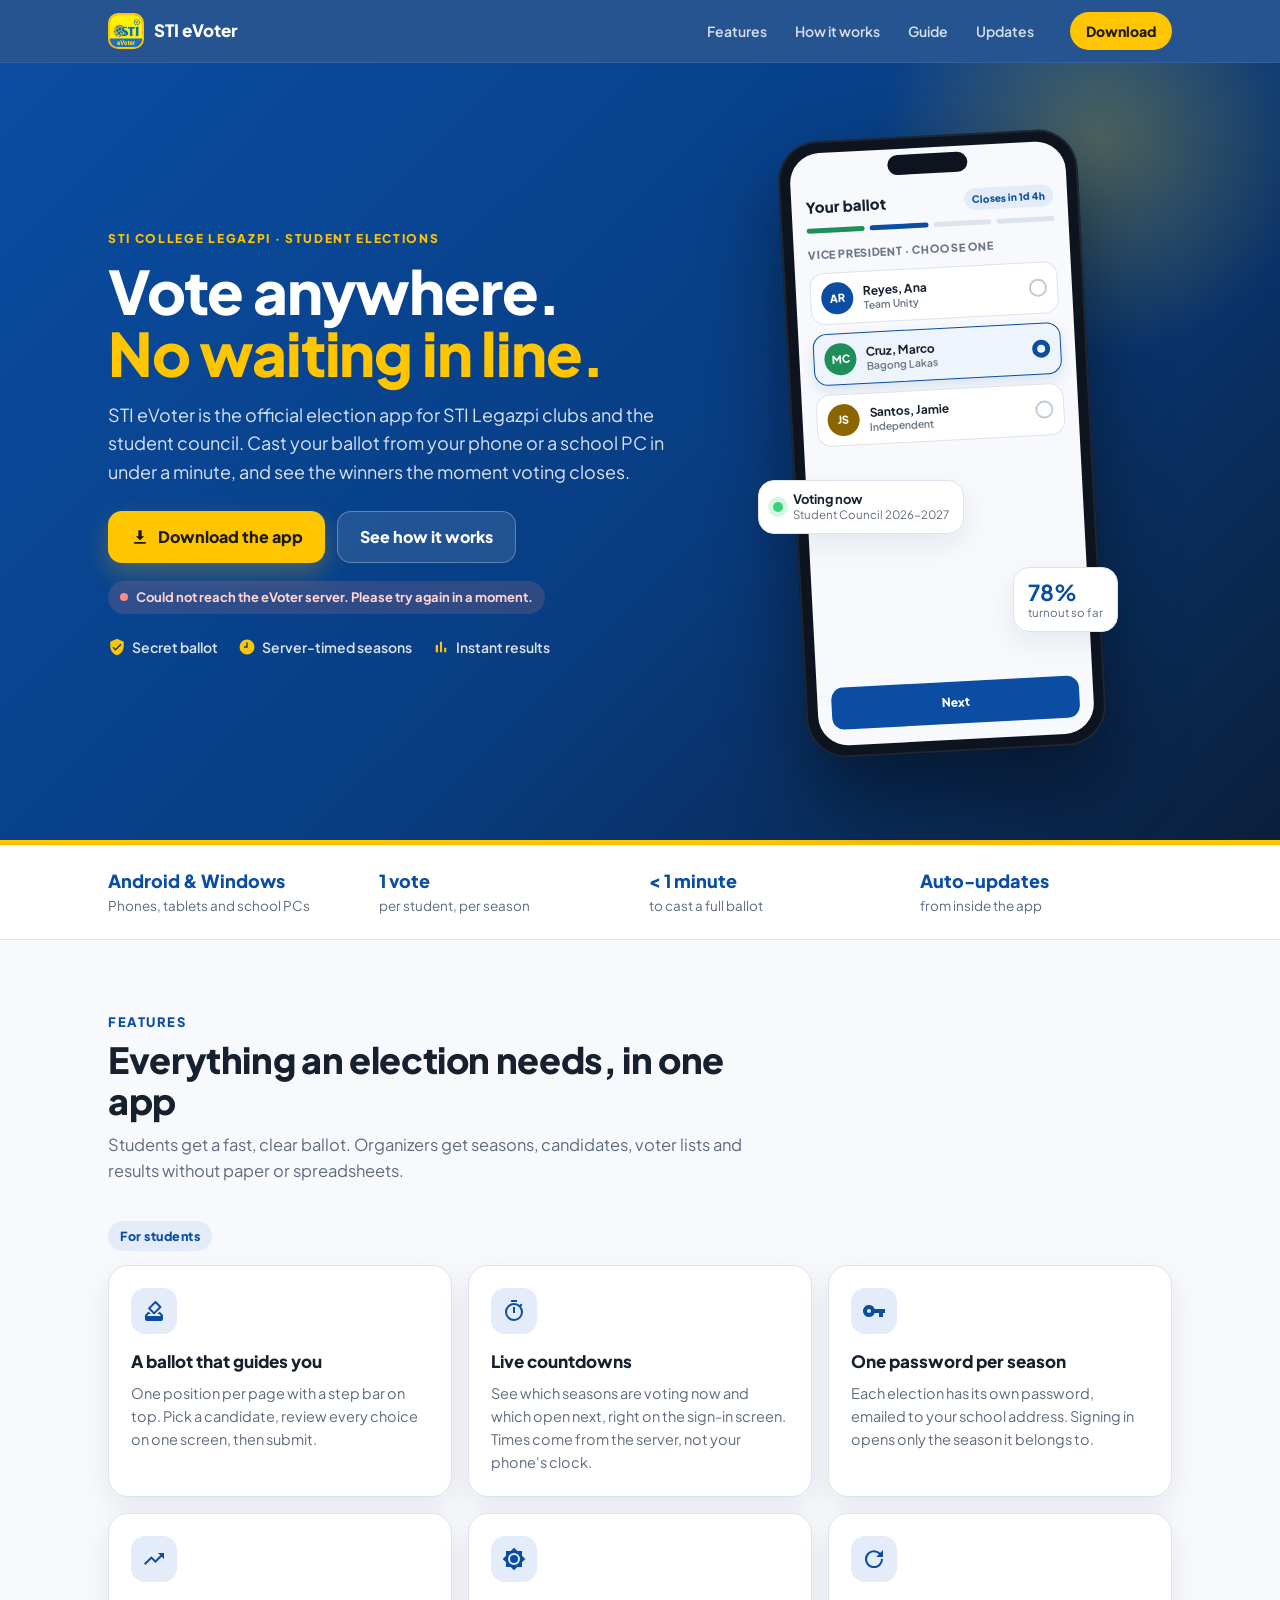
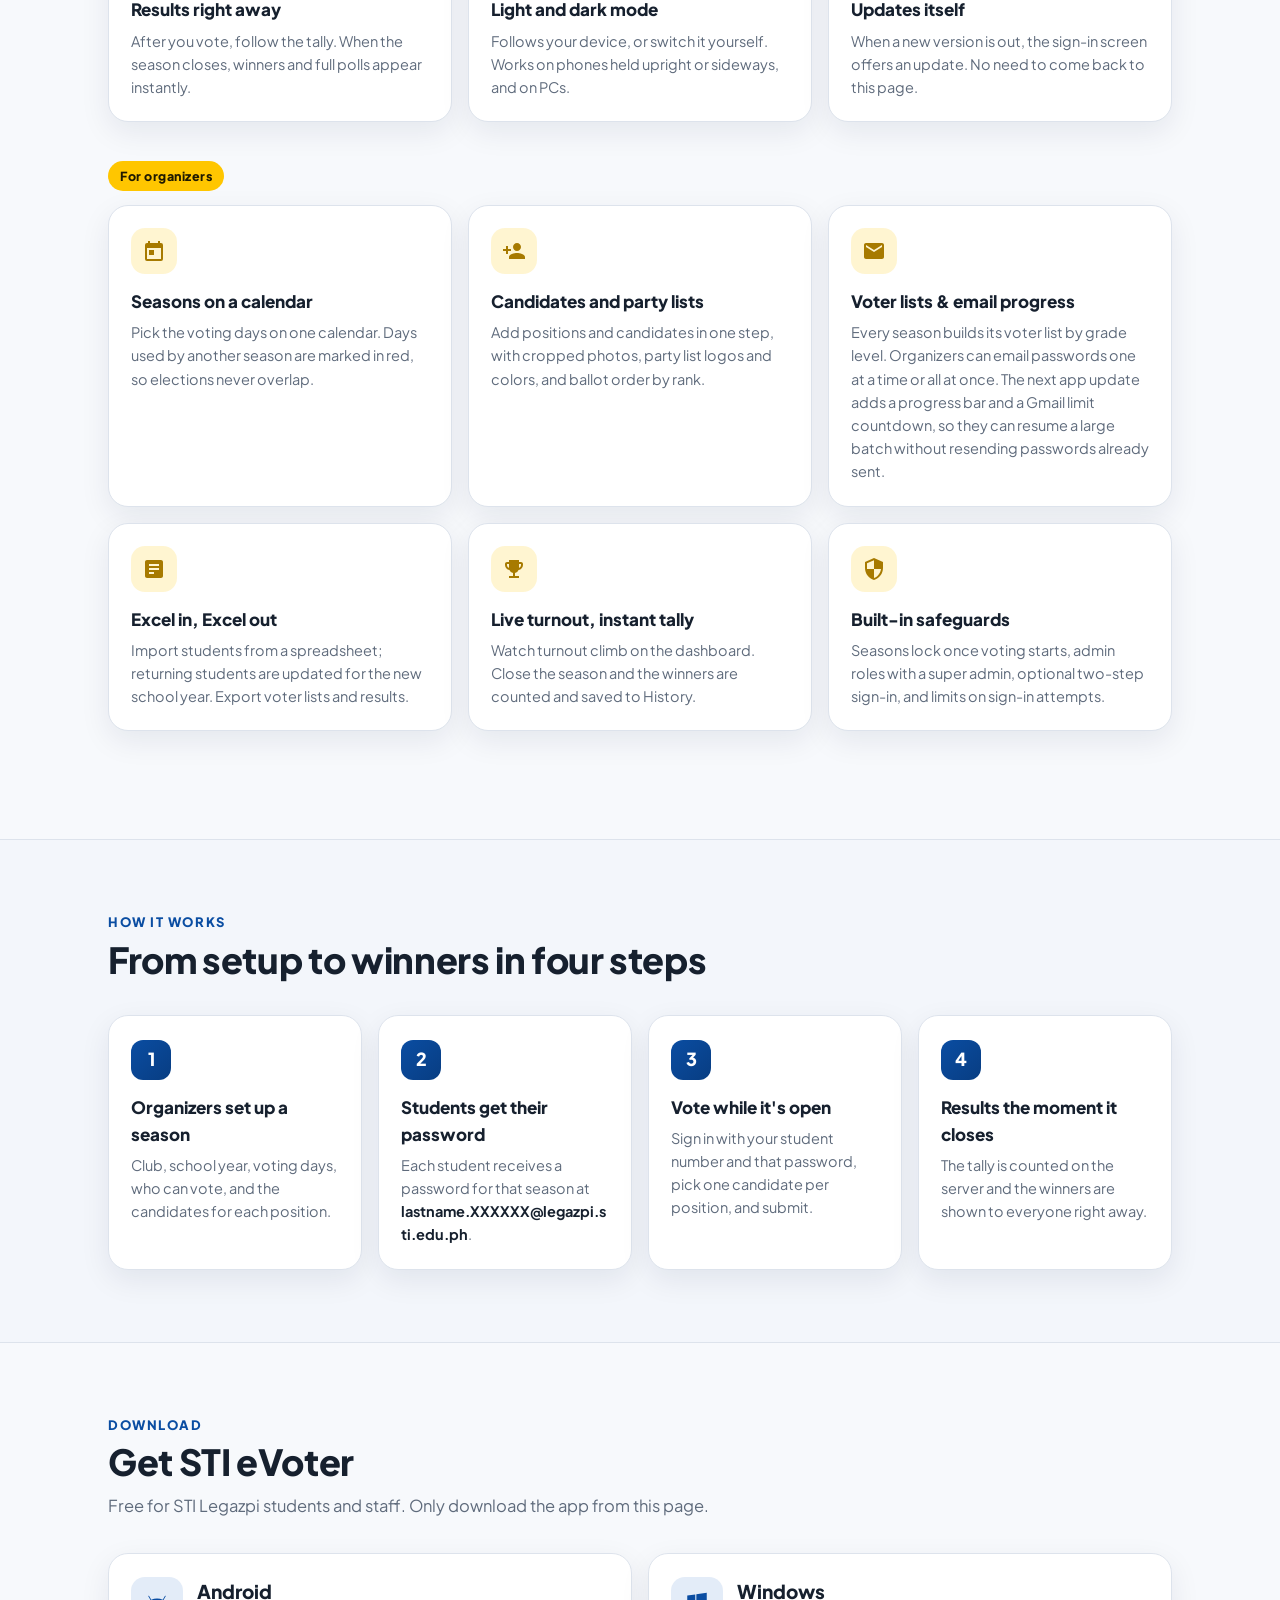
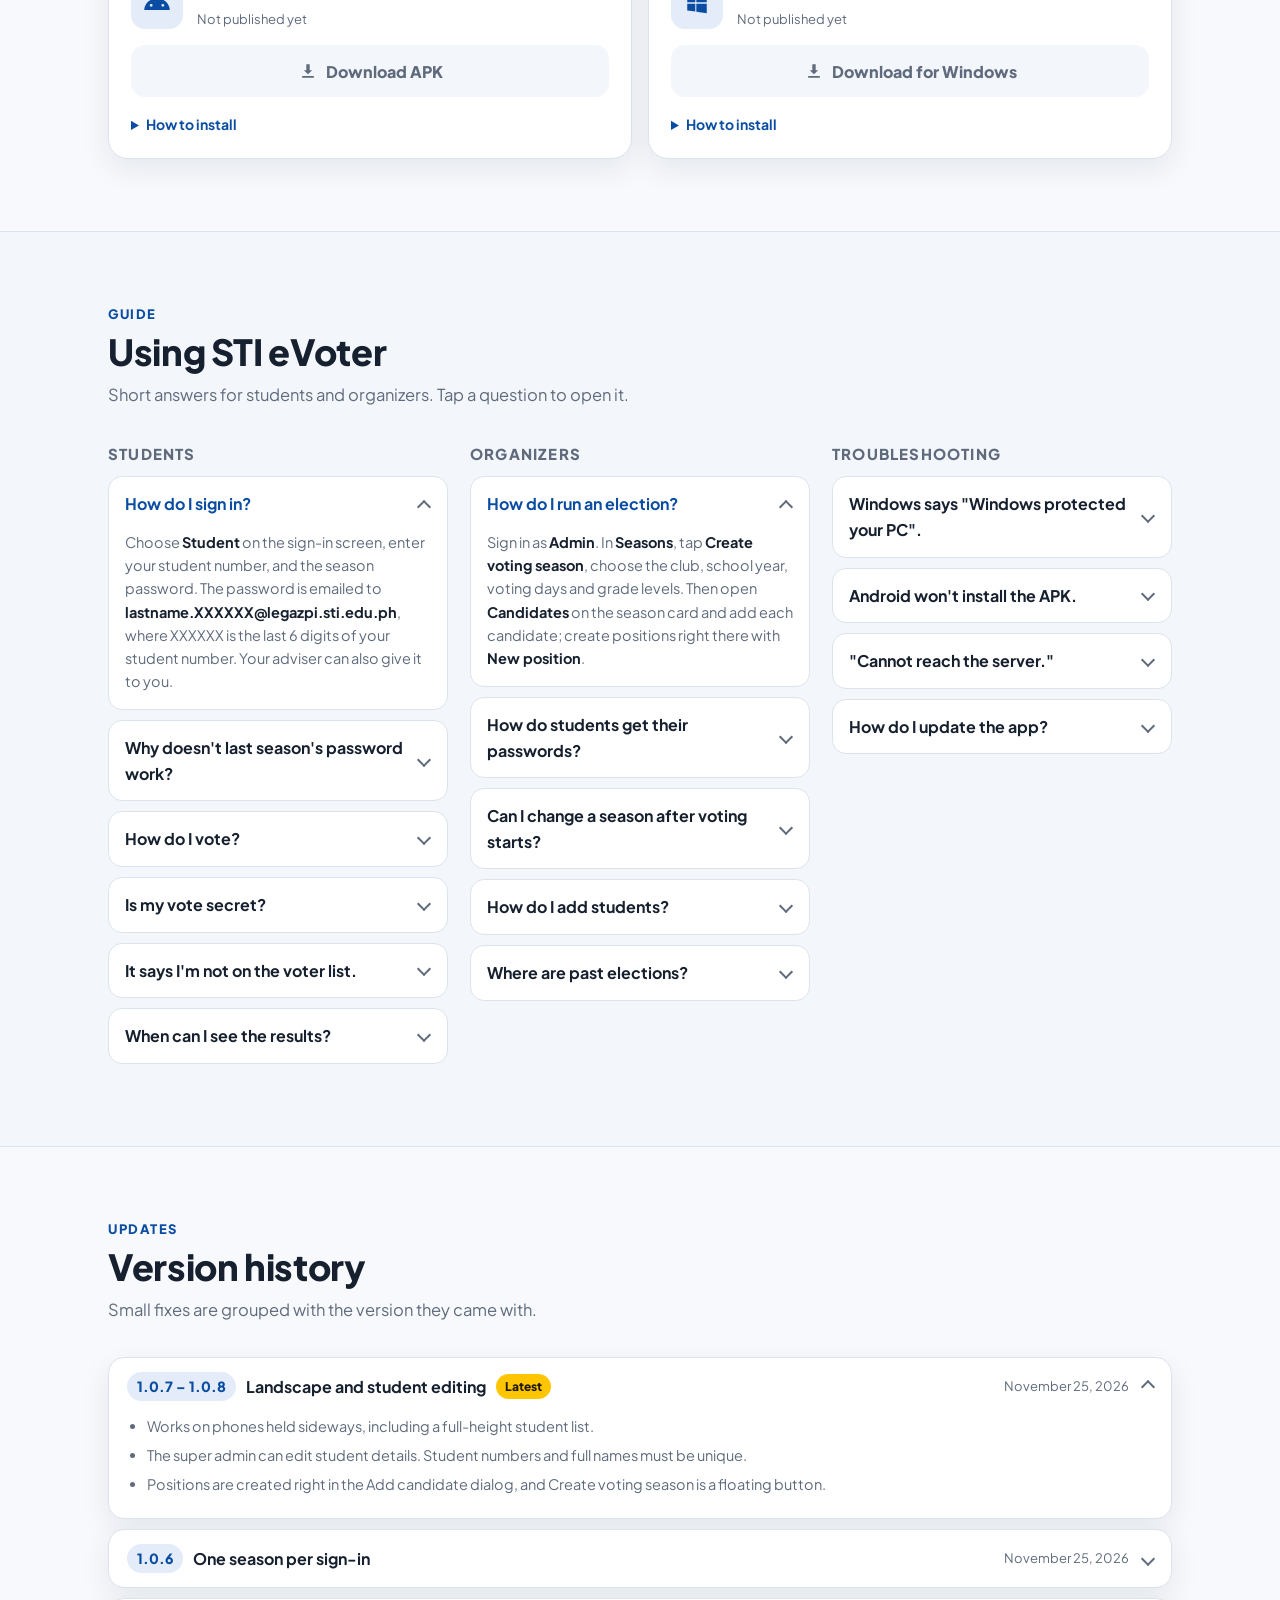
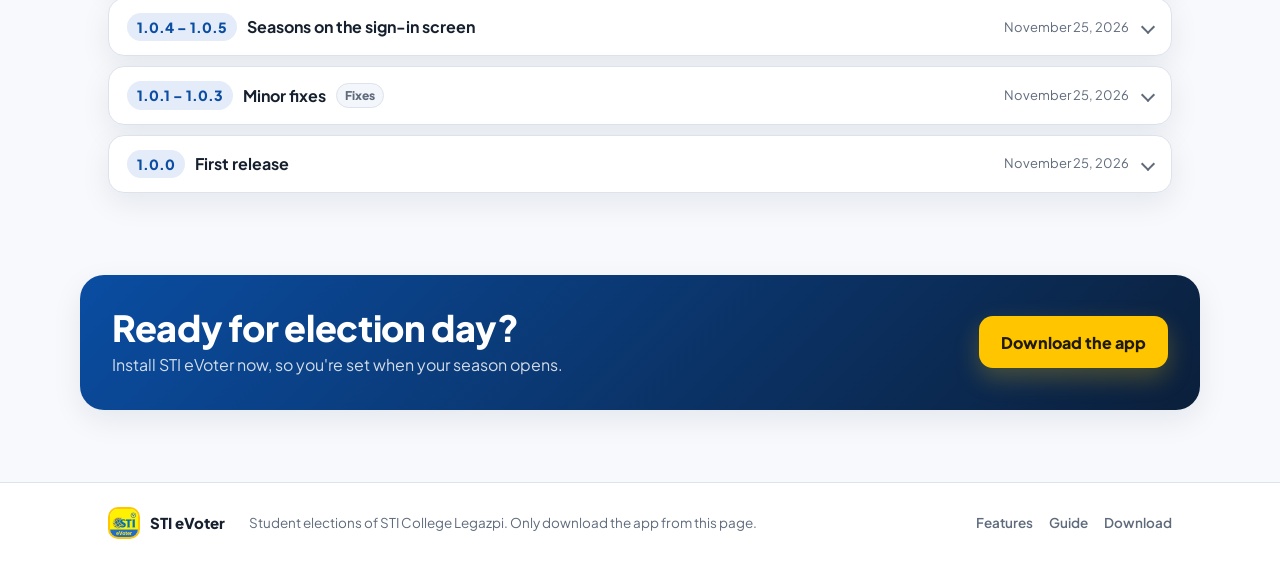
==== commit e6466474: "Update download page with email progress feature" ====
--- a/download-site/index.html
+++ b/download-site/index.html
@@ -3,7 +3,7 @@
 <head>
   <meta charset="utf-8">
   <meta name="viewport" content="width=device-width, initial-scale=1">
-  <title>STI eVoter</title>
+  <title>STI Legazpi eVoter</title>
   <meta name="description" content="STI eVoter is the student election app of STI College Legazpi. Vote from your phone or a school PC, see live countdowns and get results the moment voting closes.">
   <meta name="theme-color" content="#0A4DA2">
   <meta property="og:title" content="STI eVoter">
@@ -166,8 +166,8 @@
           </article>
           <article class="feature">
             <span class="f-icon y"><svg viewBox="0 0 24 24" width="24" height="24"><path fill="currentColor" d="M20 4H4c-1.1 0-1.99.9-1.99 2L2 18c0 1.1.9 2 2 2h16c1.1 0 2-.9 2-2V6c0-1.1-.9-2-2-2zm0 4l-8 5-8-5V6l8 5 8-5v2z"/></svg></span>
-            <h4>Voter lists and email</h4>
-            <p>Every season builds its voter list by grade level. Send each student their password by email, one at a time or all at once.</p>
+            <h4>Voter lists &amp; email progress</h4>
+            <p>Every season builds its voter list by grade level. Organizers can email passwords one at a time or all at once. The next app update adds a progress bar and a Gmail limit countdown, so they can resume a large batch without resending passwords already sent.</p>
           </article>
           <article class="feature">
             <span class="f-icon y"><svg viewBox="0 0 24 24" width="24" height="24"><path fill="currentColor" d="M19 3H5c-1.1 0-2 .9-2 2v14c0 1.1.9 2 2 2h14c1.1 0 2-.9 2-2V5c0-1.1-.9-2-2-2zm-7 14H7v-2h5v2zm5-4H7v-2h10v2zm0-4H7V7h10v2z"/></svg></span>
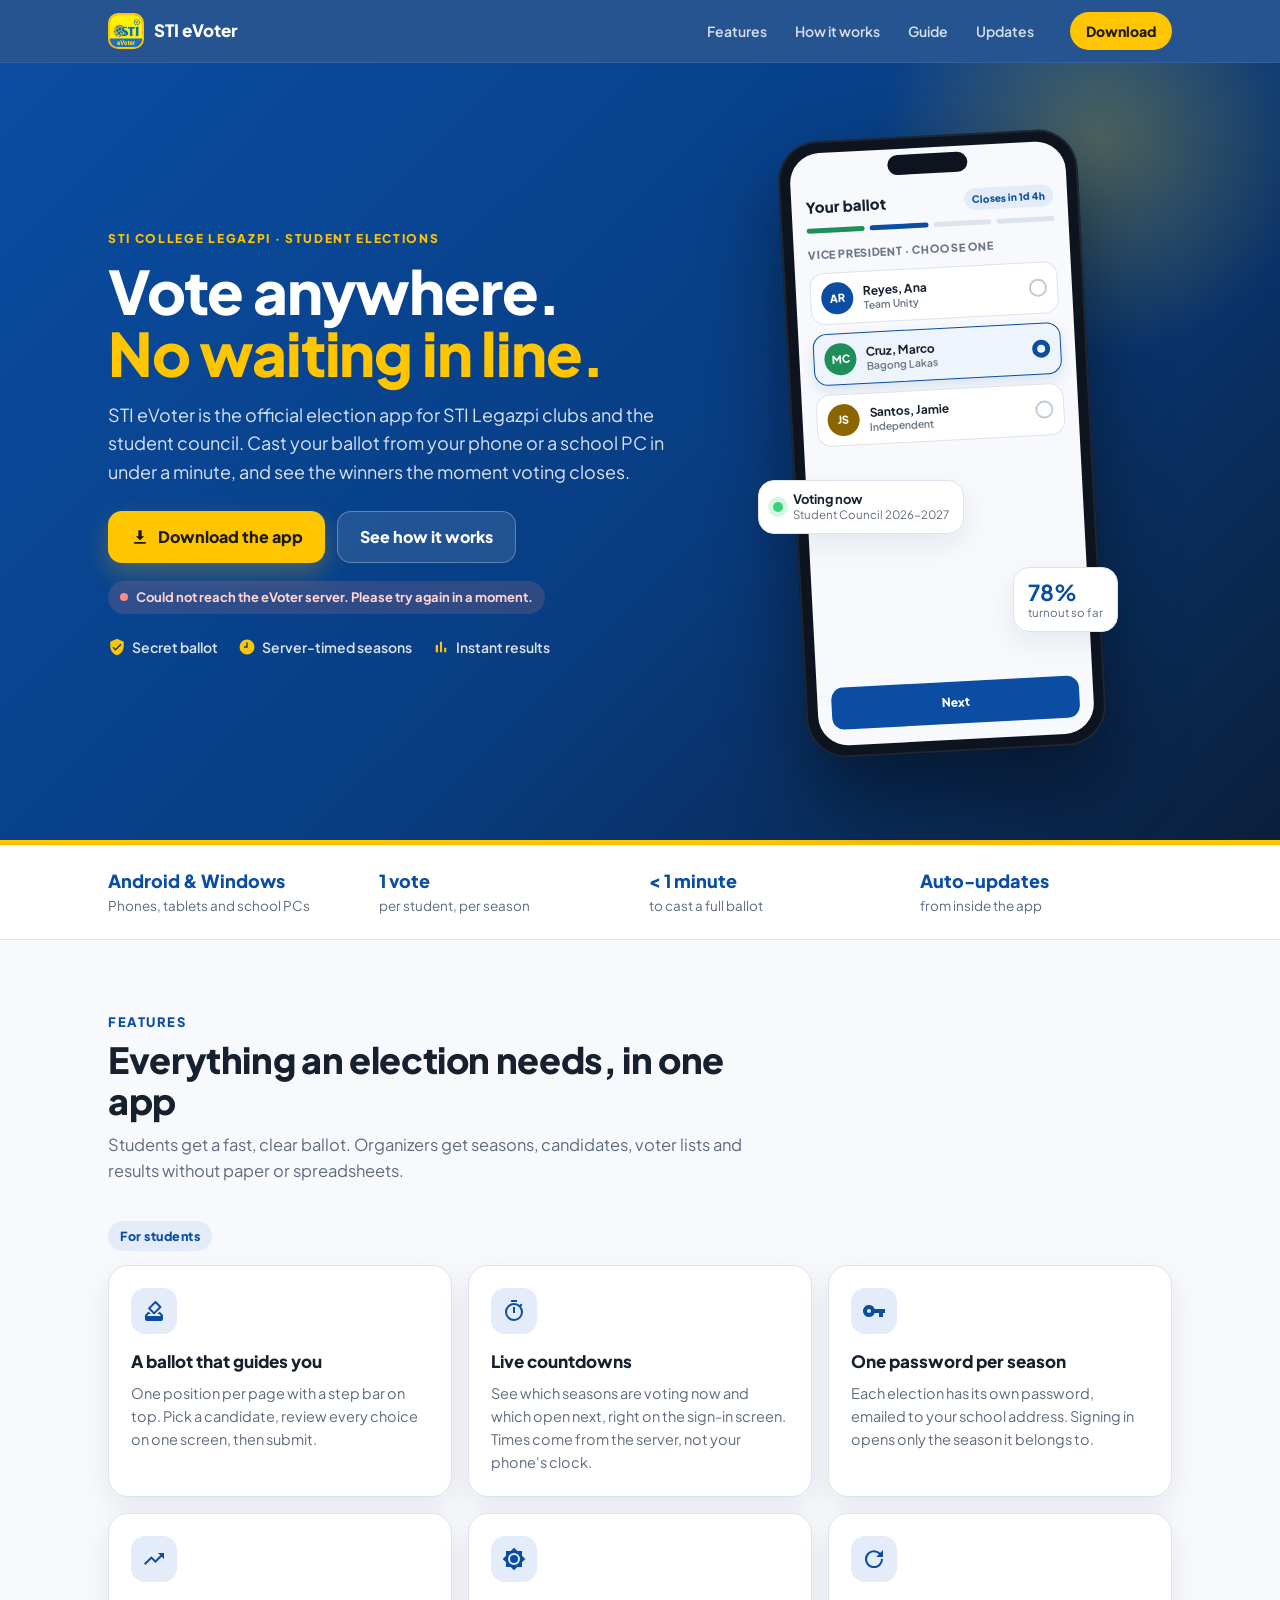
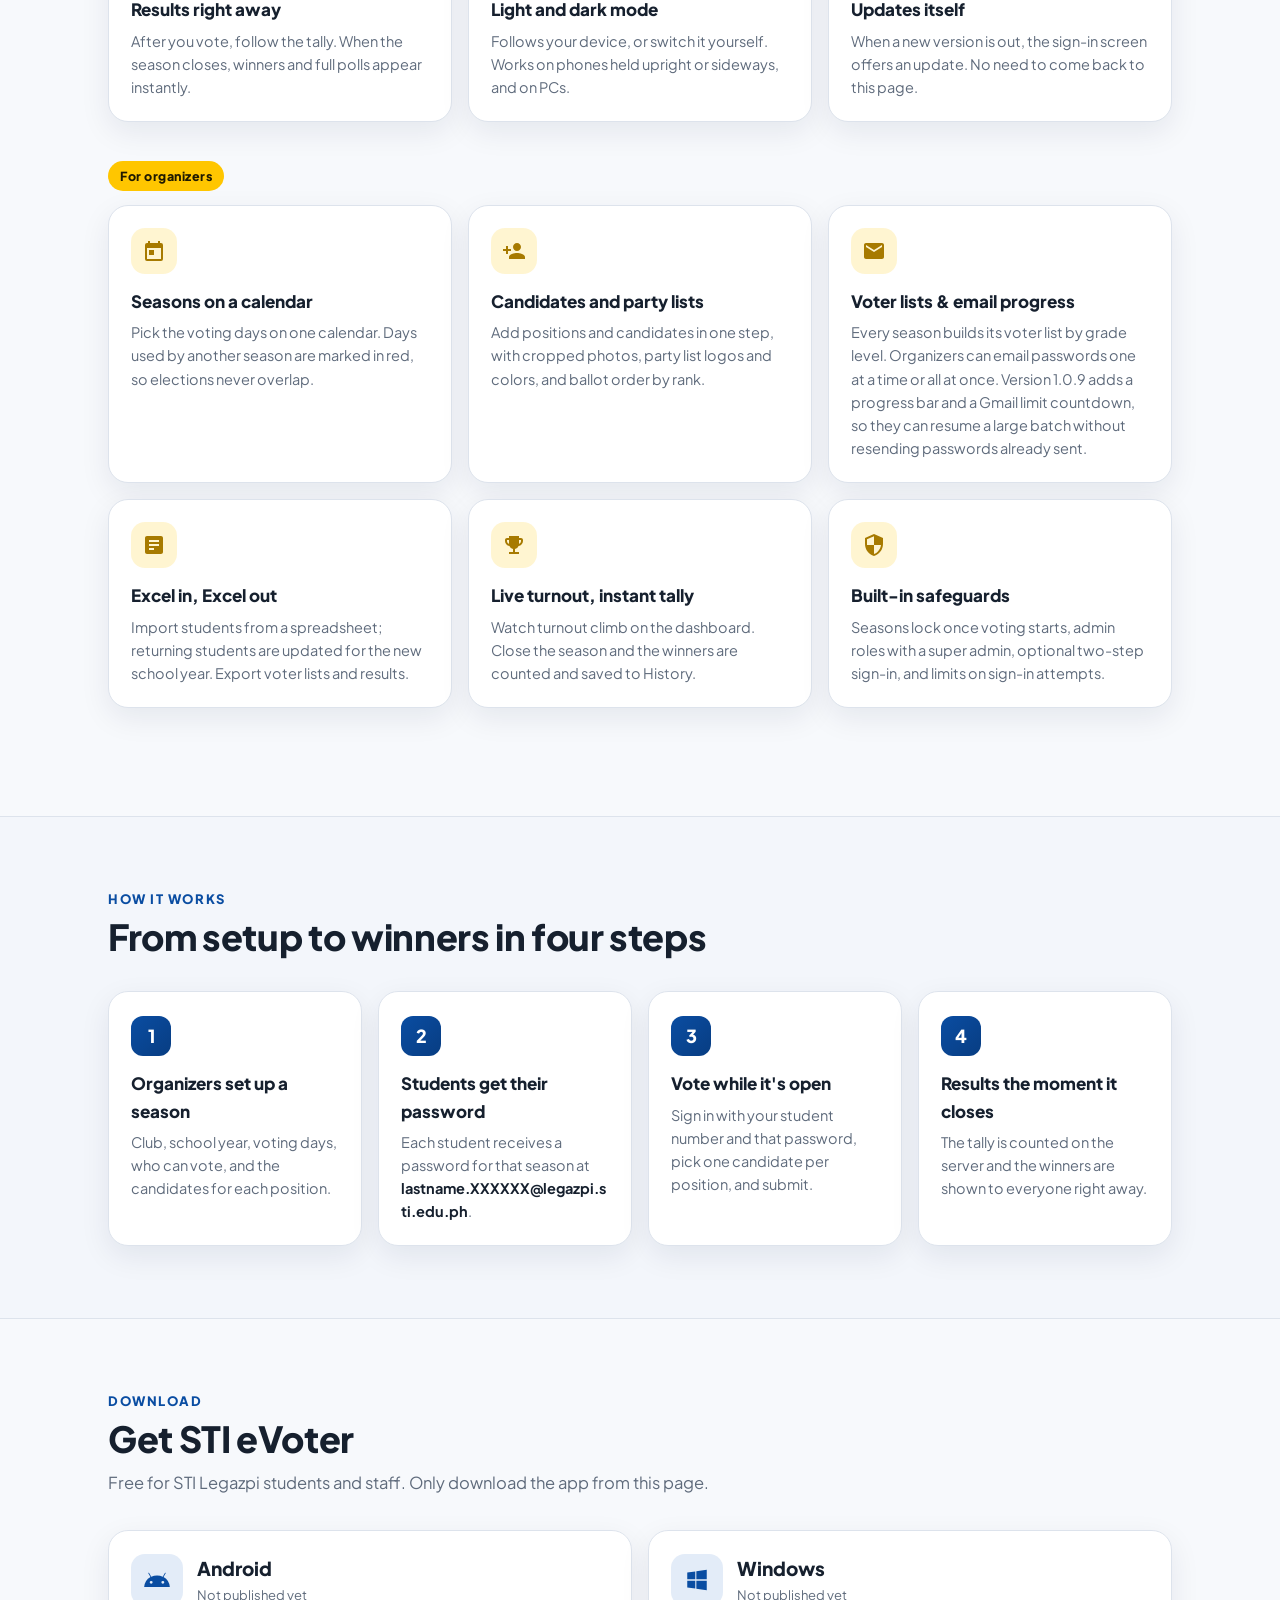
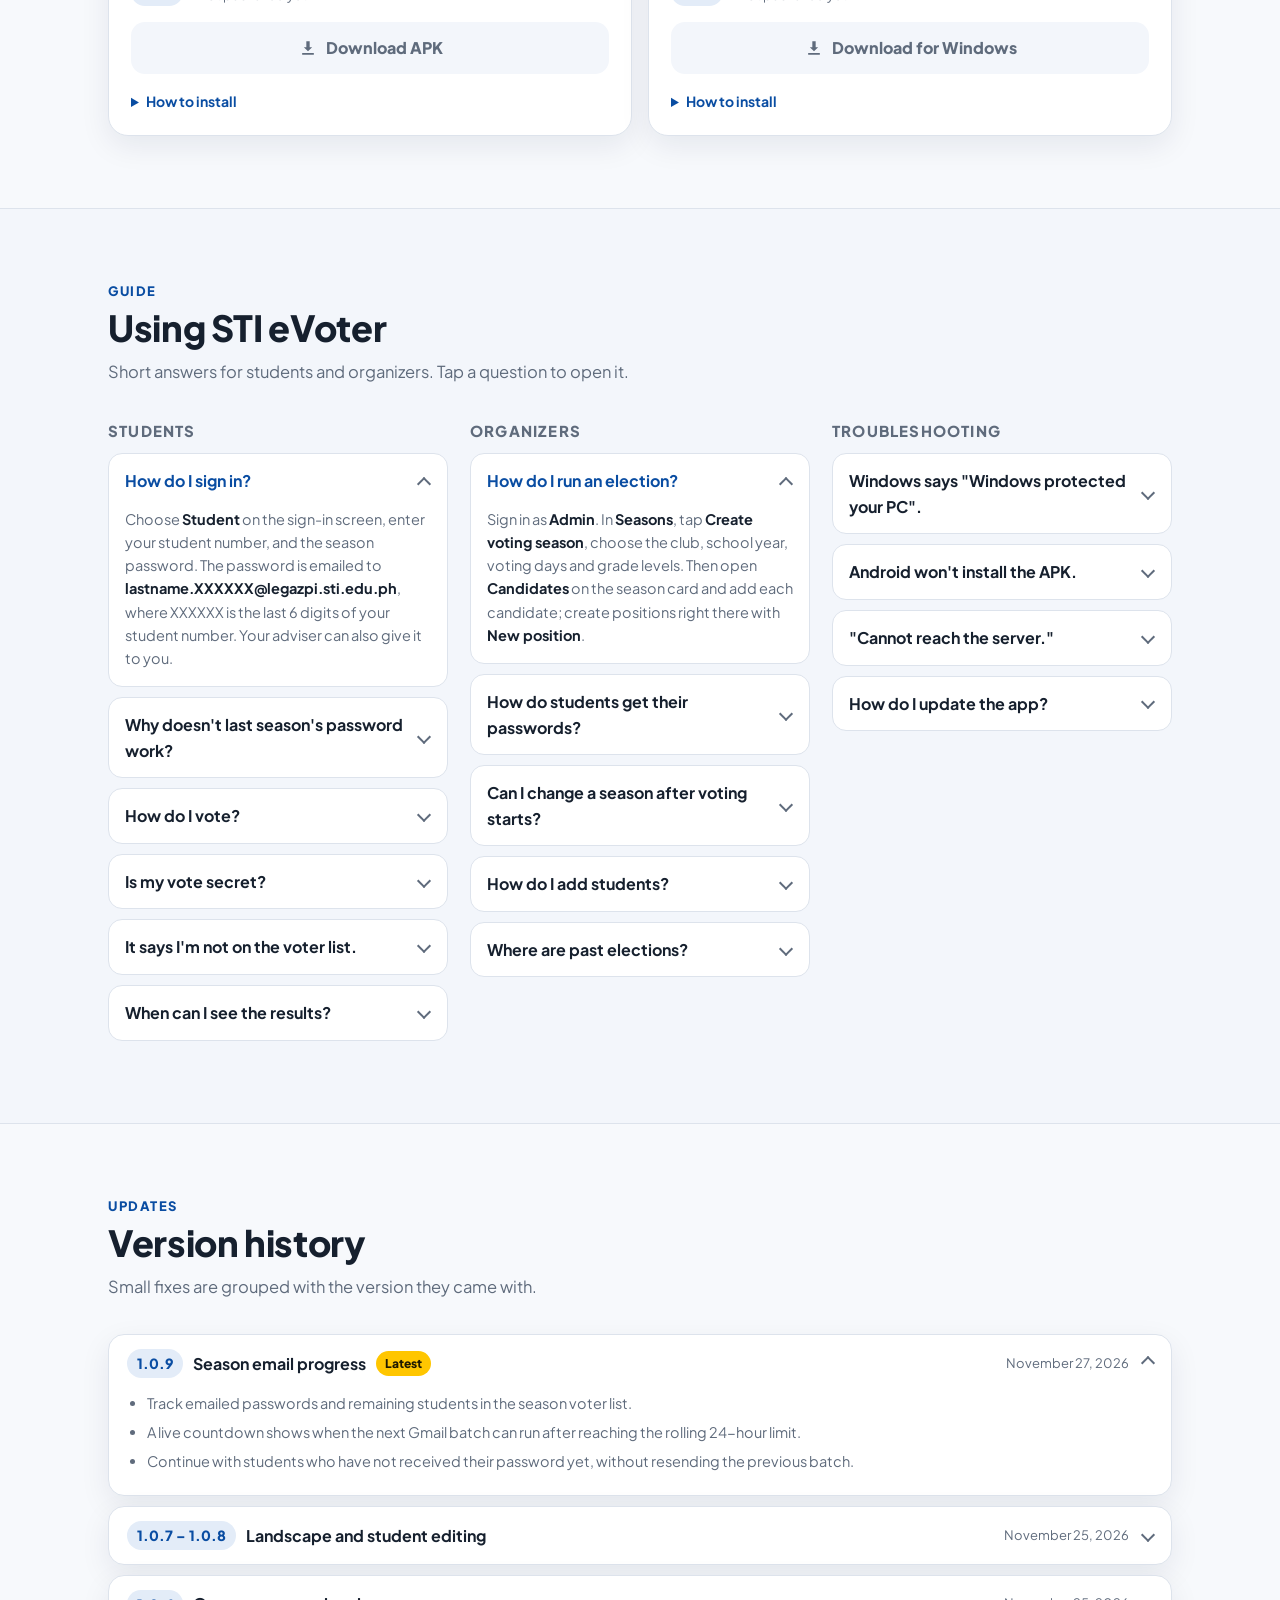
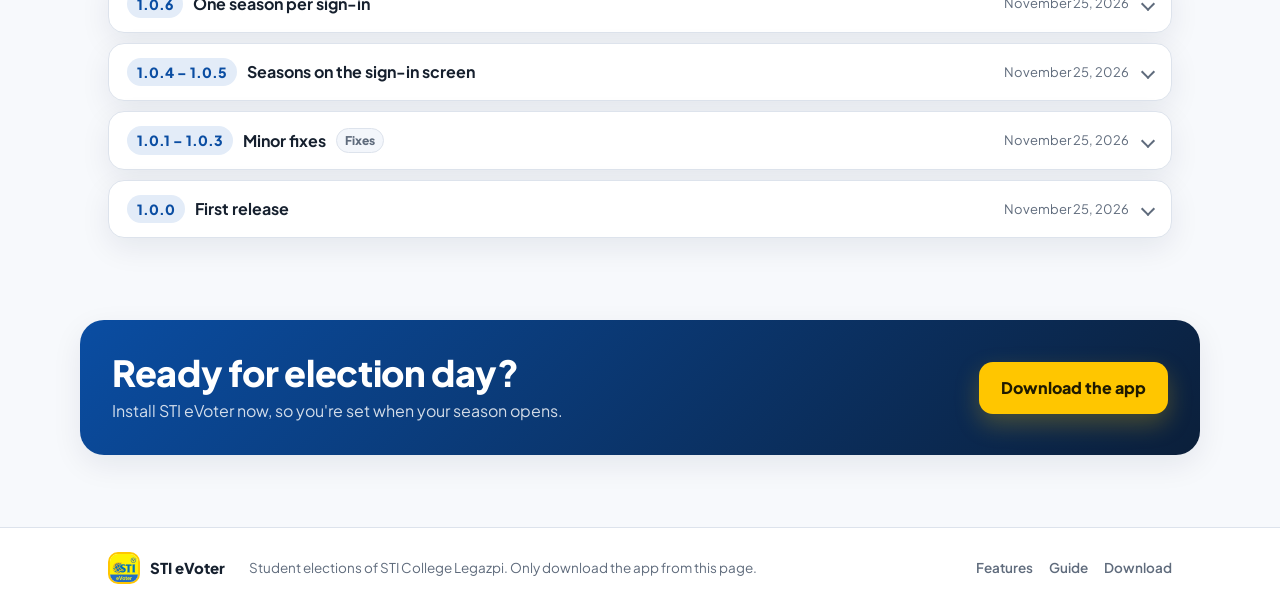
==== commit 601bf466: "Publish 1.0.9 download page history" ====
--- a/download-site/index.html
+++ b/download-site/index.html
@@ -167,7 +167,7 @@
           <article class="feature">
             <span class="f-icon y"><svg viewBox="0 0 24 24" width="24" height="24"><path fill="currentColor" d="M20 4H4c-1.1 0-1.99.9-1.99 2L2 18c0 1.1.9 2 2 2h16c1.1 0 2-.9 2-2V6c0-1.1-.9-2-2-2zm0 4l-8 5-8-5V6l8 5 8-5v2z"/></svg></span>
             <h4>Voter lists &amp; email progress</h4>
-            <p>Every season builds its voter list by grade level. Organizers can email passwords one at a time or all at once. The next app update adds a progress bar and a Gmail limit countdown, so they can resume a large batch without resending passwords already sent.</p>
+            <p>Every season builds its voter list by grade level. Organizers can email passwords one at a time or all at once. Version 1.0.9 adds a progress bar and a Gmail limit countdown, so they can resume a large batch without resending passwords already sent.</p>
           </article>
           <article class="feature">
             <span class="f-icon y"><svg viewBox="0 0 24 24" width="24" height="24"><path fill="currentColor" d="M19 3H5c-1.1 0-2 .9-2 2v14c0 1.1.9 2 2 2h14c1.1 0 2-.9 2-2V5c0-1.1-.9-2-2-2zm-7 14H7v-2h5v2zm5-4H7v-2h10v2zm0-4H7V7h10v2z"/></svg></span>
